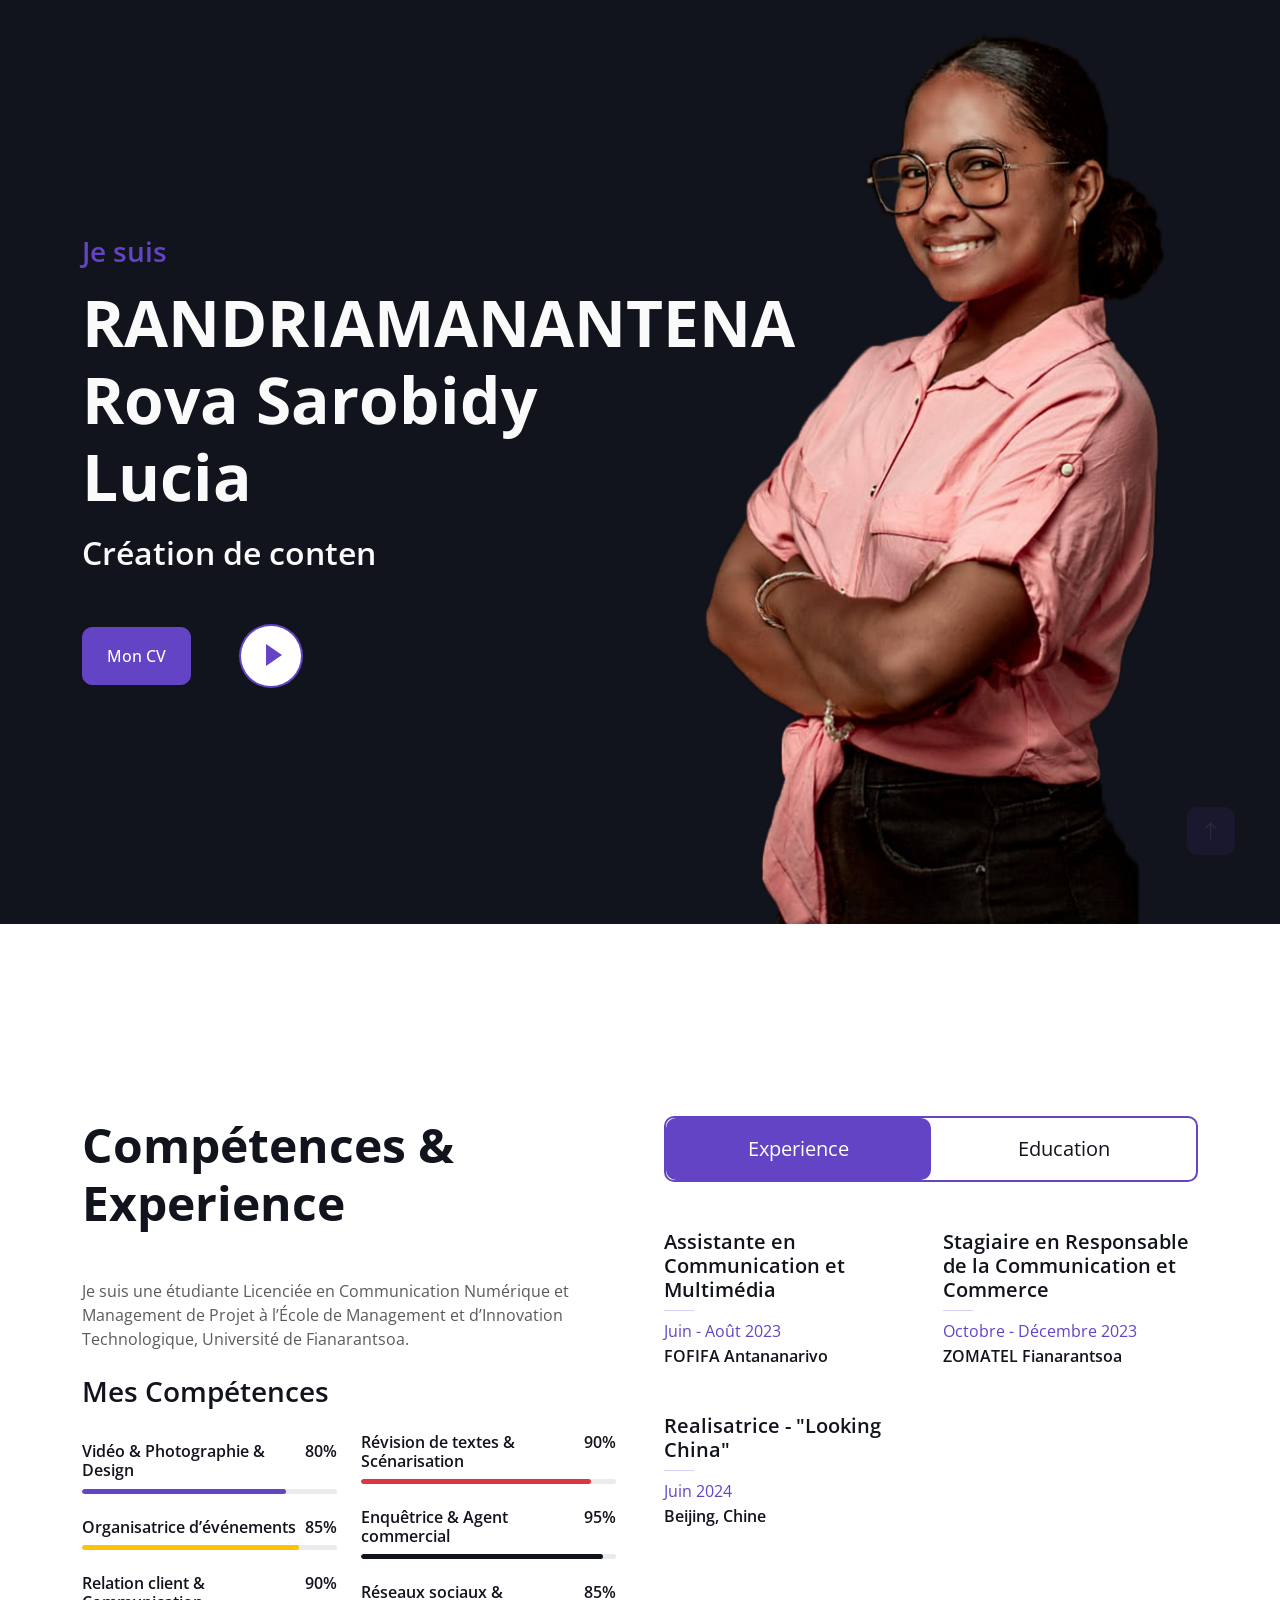
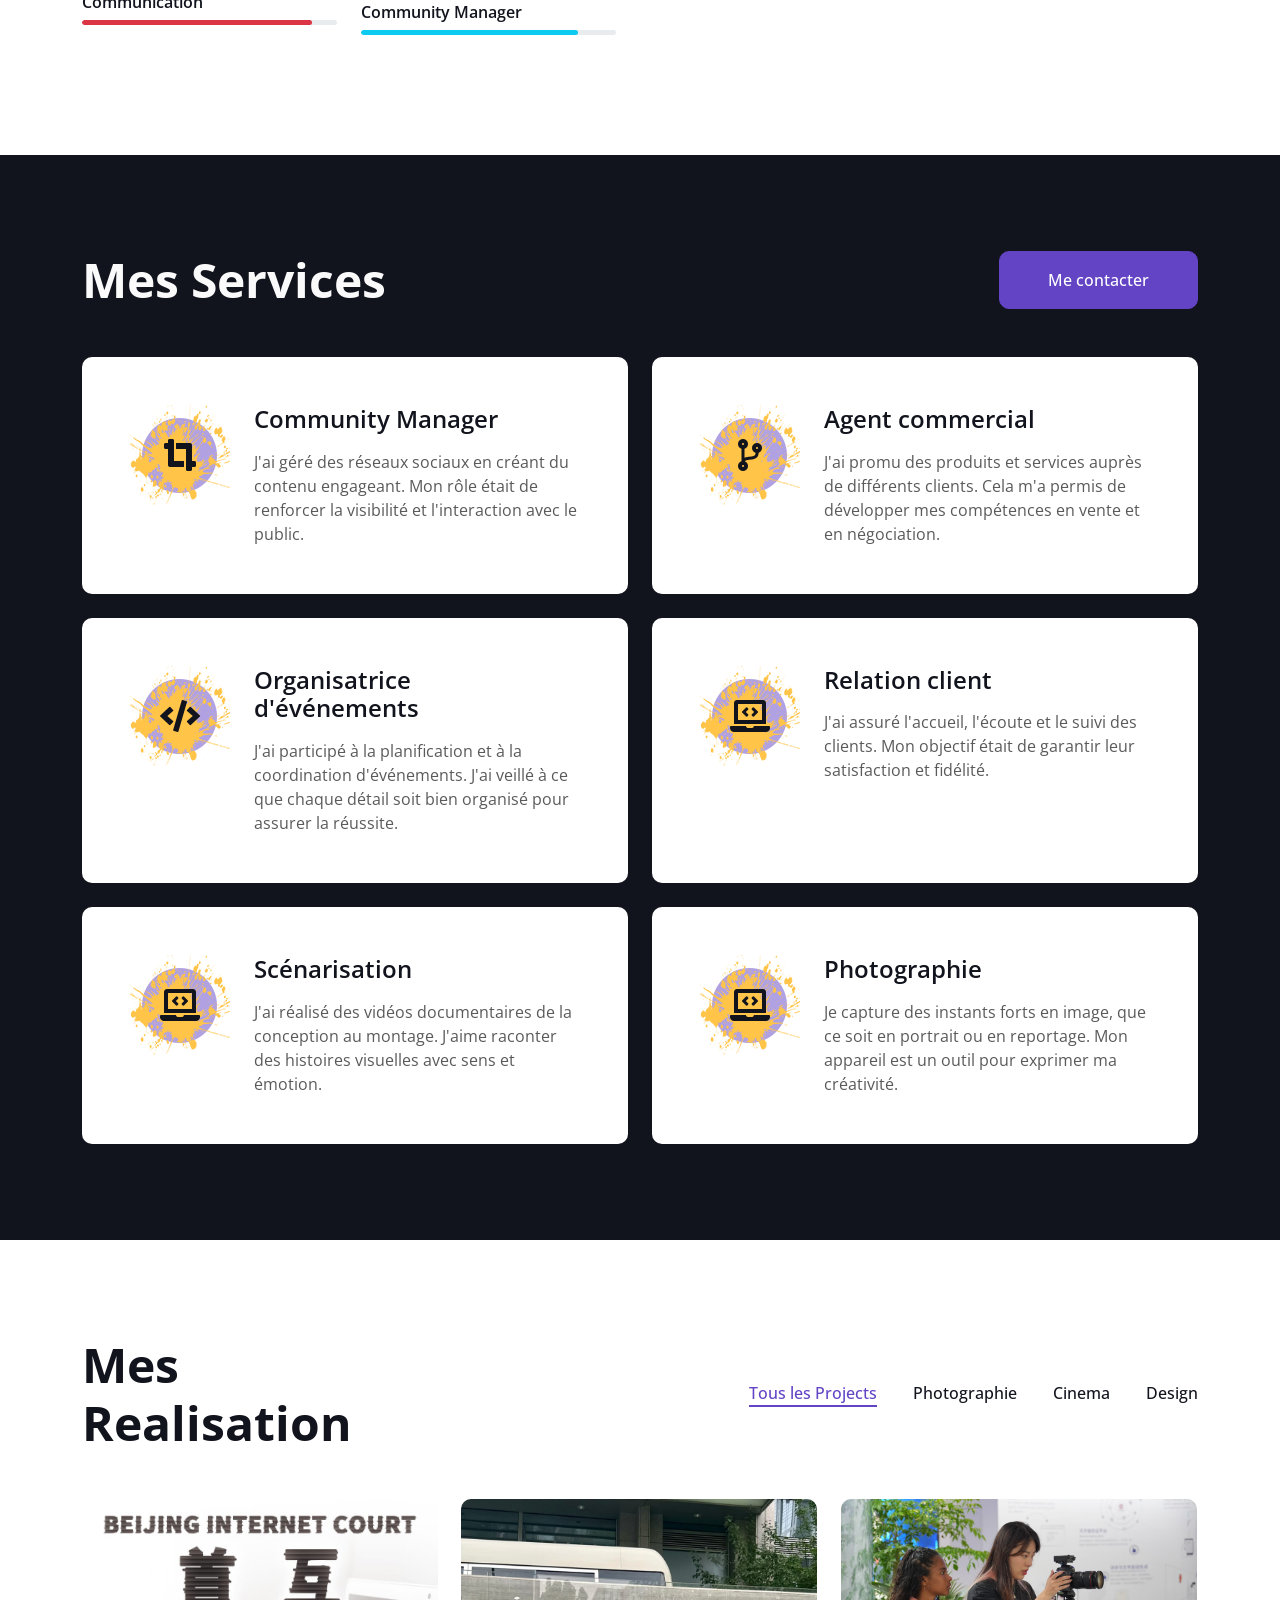
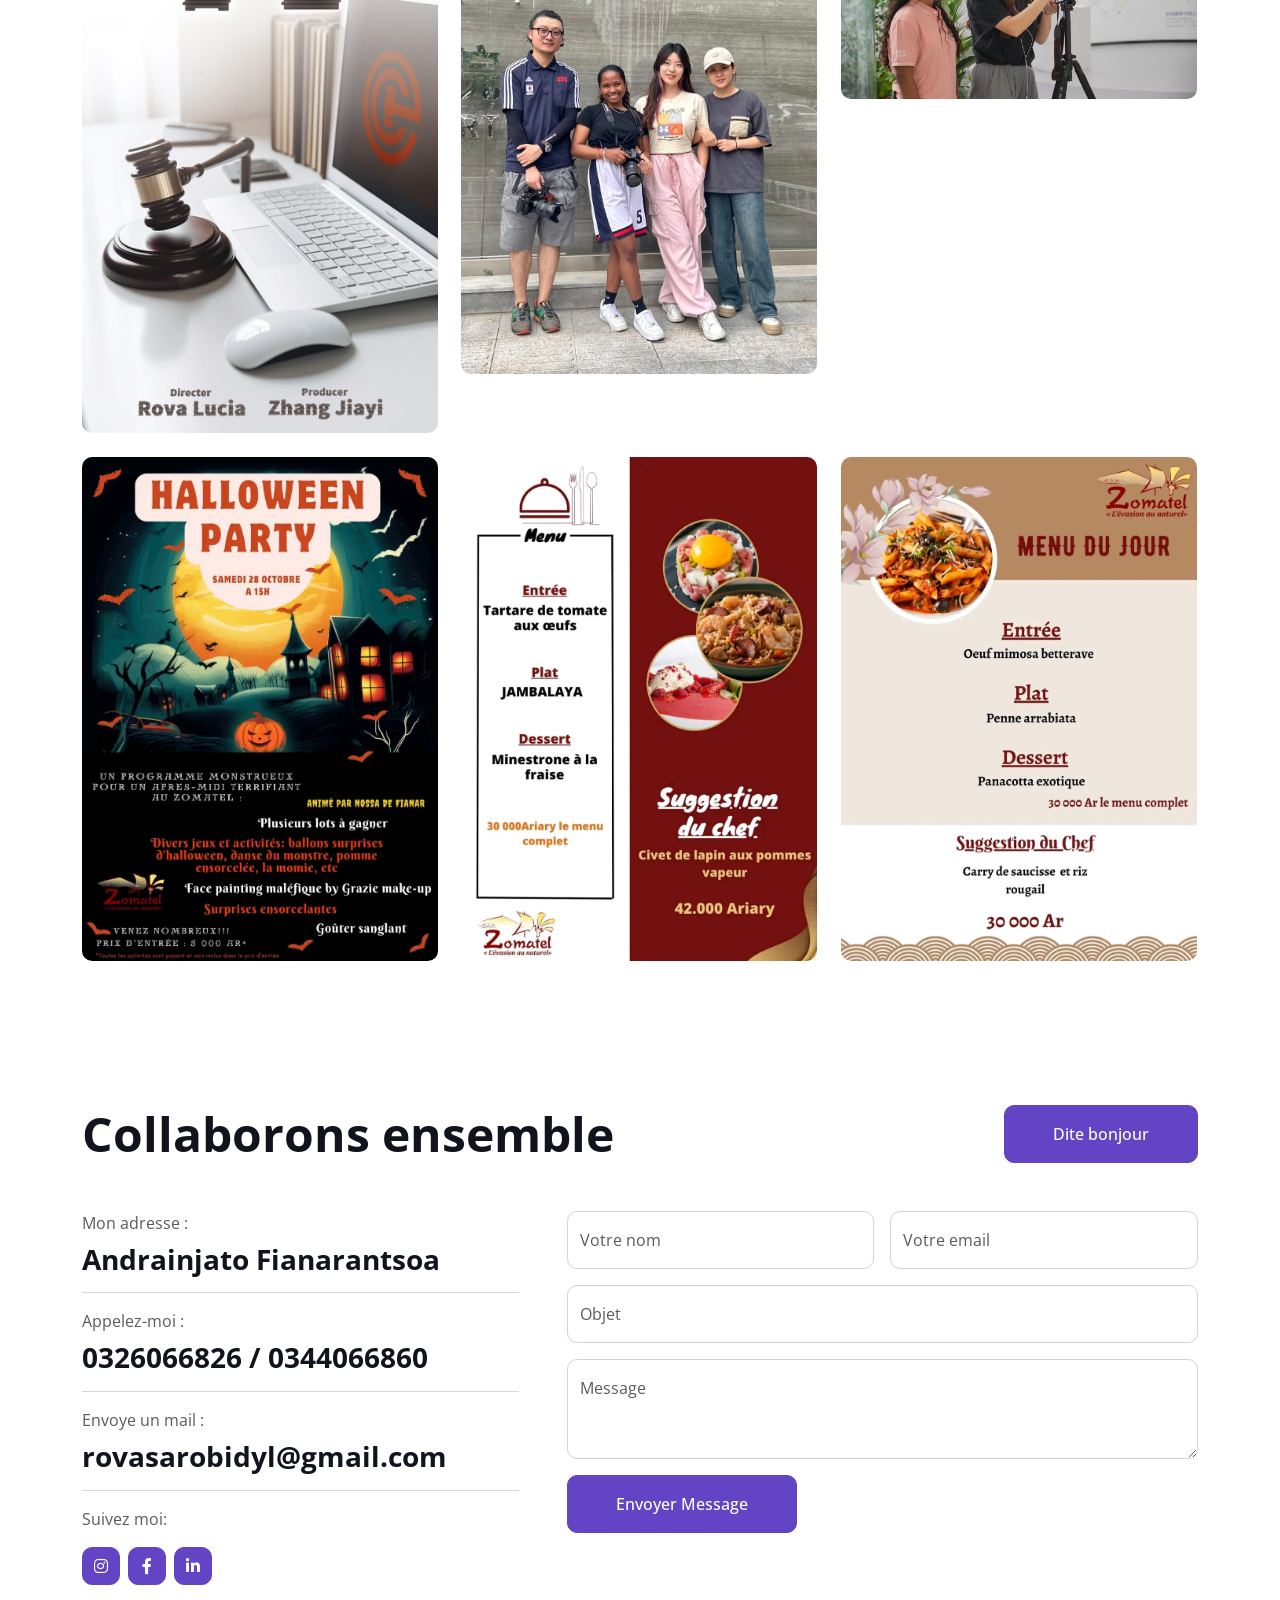
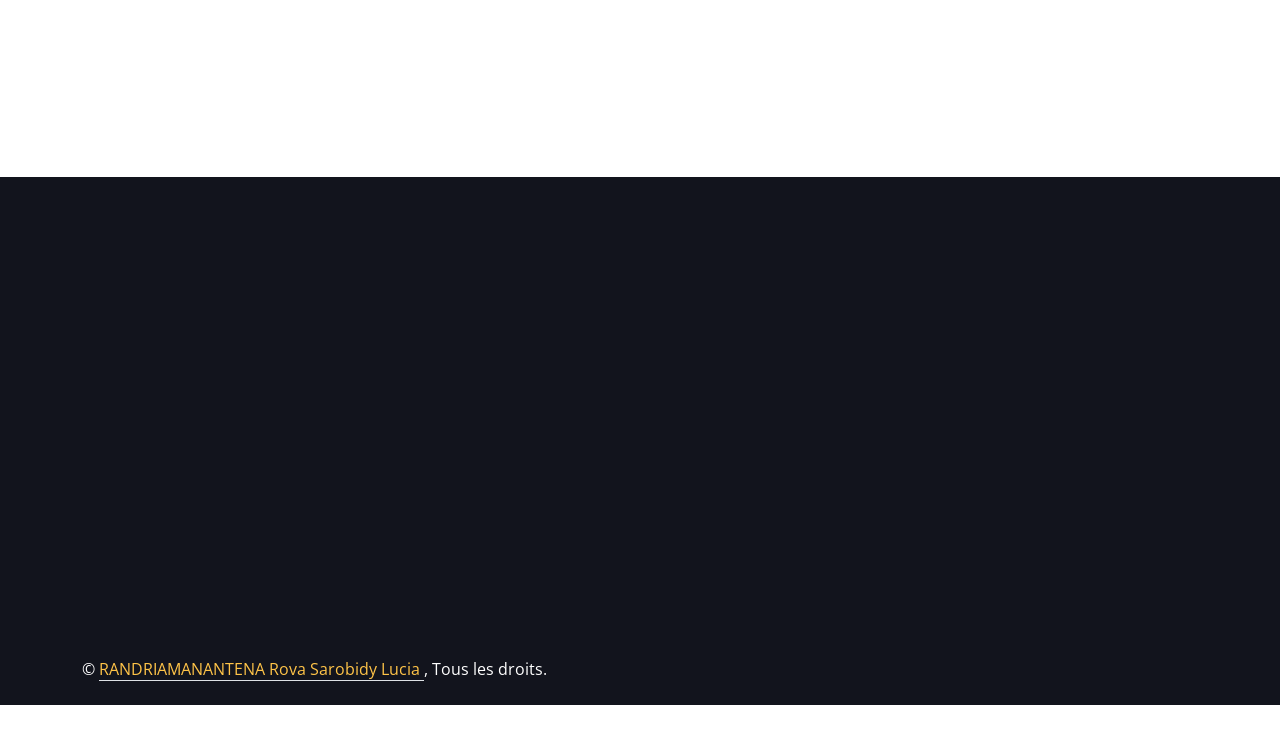
==== index.html @ 61309000 "Update index.html" ====
<!DOCTYPE html>
<html lang="en">

<head>
    <!-- Google Tag Manager -->
<script>(function(w,d,s,l,i){w[l]=w[l]||[];w[l].push({'gtm.start':
new Date().getTime(),event:'gtm.js'});var f=d.getElementsByTagName(s)[0],
j=d.createElement(s),dl=l!='dataLayer'?'&l='+l:'';j.async=true;j.src=
'https://www.googletagmanager.com/gtm.js?id='+i+dl;f.parentNode.insertBefore(j,f);
})(window,document,'script','dataLayer','GTM-WXC7W8Q5');</script>
<!-- End Google Tag Manager -->
    <meta charset="utf-8">
    <title>Rova - Portfolio</title>
    <meta content="width=device-width, initial-scale=1.0" name="viewport">
    <meta content="" name="keywords">
    <meta content="" name="description">

    <!-- Favicon -->
    <link href="img/favicon.ico" rel="icon">

    <!-- Google Web Fonts -->
    <link rel="preconnect" href="https://fonts.googleapis.com">
    <link rel="preconnect" href="https://fonts.gstatic.com" crossorigin>
    <link href="https://fonts.googleapis.com/css2?family=Open+Sans:wght@400;500;600;700;800&display=swap" rel="stylesheet"> 

    <!-- Icon Font Stylesheet -->
    <link href="https://cdnjs.cloudflare.com/ajax/libs/font-awesome/5.10.0/css/all.min.css" rel="stylesheet">
    <link href="https://cdn.jsdelivr.net/npm/bootstrap-icons@1.4.1/font/bootstrap-icons.css" rel="stylesheet">

    <!-- Libraries Stylesheet -->
    <link href="lib/animate/animate.min.css" rel="stylesheet">
    <link href="lib/lightbox/css/lightbox.min.css" rel="stylesheet">
    <link href="lib/owlcarousel/assets/owl.carousel.min.css" rel="stylesheet">

    <!-- Customized Bootstrap Stylesheet -->
    <link href="css/bootstrap.min.css" rel="stylesheet">

    <!-- Template Stylesheet -->
    <link href="css/style.css" rel="stylesheet">
</head>

<!-- Google tag (gtag.js) -->
<script async src="https://www.googletagmanager.com/gtag/js?id=G-5W41QRCXR0"></script>
<script>
  window.dataLayer = window.dataLayer || [];
  function gtag(){dataLayer.push(arguments);}
  gtag('js', new Date());

  gtag('config', 'G-5W41QRCXR0');
</script>

<body data-bs-spy="scroll" data-bs-target=".navbar" data-bs-offset="51">
    <!-- Google Tag Manager (noscript) -->
<noscript><iframe src="https://www.googletagmanager.com/ns.html?id=GTM-WXC7W8Q5"
height="0" width="0" style="display:none;visibility:hidden"></iframe></noscript>
<!-- End Google Tag Manager (noscript) -->
    <!-- Spinner Start -->
    <!-- <div id="spinner" class="show bg-white position-fixed translate-middle w-100 vh-100 top-50 start-50 d-flex align-items-center justify-content-center">
        <div class="spinner-border text-primary" style="width: 3rem; height: 3rem;" role="status">
            <span class="sr-only">Loading...</span>
        </div>
    </div> -->
    <!-- Spinner End -->


    <!-- Navbar Start -->
    <nav class="navbar navbar-expand-lg bg-white navbar-light fixed-top shadow py-lg-0 px-4 px-lg-5 wow fadeIn" data-wow-delay="0.1s">
        <a href="index.html" class="navbar-brand d-block d-lg-none">
            <h1 class="text-primary fw-bold m-0">Rova.</h1>
        </a>
        <button type="button" class="navbar-toggler" data-bs-toggle="collapse" data-bs-target="#navbarCollapse">
            <span class="navbar-toggler-icon"></span>
        </button>
        <div class="collapse navbar-collapse justify-content-between py-4 py-lg-0" id="navbarCollapse">
            <div class="navbar-nav ms-auto py-0">
                <a href="#home" class="nav-item nav-link active">Acceuil</a>
                <!-- <a href="#about" class="nav-item nav-link">A propos</a> -->
                <a href="#skill" class="nav-item nav-link">A propos & Competence</a>
                <a href="#service" class="nav-item nav-link">Services</a>
            </div>
            <!-- <a href="index.html" class="navbar-brand bg-secondary py-3 px-4 mx-3 d-none d-lg-block">
                <h1 class="text-primary fw-bold m-0">ProMan</h1>
            </a> -->
            <div class="navbar-nav me-auto py-0">
                <a href="#project" class="nav-item nav-link">Projets ou Realisation</a>
                <!-- <a href="#team" class="nav-item nav-link">Team</a> -->
                <!-- <a href="#testimonial" class="nav-item nav-link">Testimonial</a> -->
                <a href="#contact" class="nav-item nav-link">Contact</a>
            </div>
        </div>
    </nav>
    <!-- Navbar End -->


    <!-- Header Start -->
    <div 
    class="container-fluid bg-light my-6 mt-0 bg-dark" 
    id="home"
    >
        <div class="container">
            <div class="row g-5 align-items-center">
                <div class="col-lg-6 py-6 pb-0 pt-lg-0">
                    <h3 class="text-primary mb-3">Je suis</h3>
                    <h1 class="display-3 mb-3 text-light">RANDRIAMANANTENA Rova Sarobidy Lucia</h1>
                    <h2 class="typed-text-output d-inline text-light"></h2>
                    <div class="typed-text d-none text-light">Création de contenus visuels, La gestion des réseaux sociaux, L’organisation d’événements</div>
                    <div class="d-flex align-items-center pt-5">
                        <a href="./pdf/CVRova.pdf" class="btn btn-primary py-3 px-4 me-5">Mon CV</a>
                        <button type="button" class="btn-play" data-bs-toggle="modal"
                            data-src="https://www.youtube.com/embed/rV8T7OzDX6o?si=NafHfIvGNhOGdV58" data-bs-target="#videoModal">
                            <span></span>
                        </button>
                        <h5 class="ms-4 mb-0 d-none d-sm-block">Play Video</h5>
                    </div>
                </div>
                <div class="col-lg-6">
                    <img class="img-fluid" src="img/Rova.png" alt="">
                </div>
            </div>
        </div>
    </div>
    <!-- Header End -->


    <!-- Video Modal Start -->
    <div class="modal modal-video fade" id="videoModal" tabindex="-1" aria-labelledby="exampleModalLabel" aria-hidden="true">
        <div class="modal-dialog">
            <div class="modal-content rounded-0">
                <div class="modal-header">
                    <h3 class="modal-title" id="exampleModalLabel">Youtube Video</h3>
                    <button type="button" class="btn-close" data-bs-dismiss="modal" aria-label="Close"></button>
                </div>
                <div class="modal-body">
                    <!-- 16:9 aspect ratio -->
                    <div class="ratio ratio-16x9">
                        <iframe width="560" height="315" src="" id="video"
                        class="embed-responsive-item" 
                        title="YouTube video player" 
                        frameborder="0" 
                        allow="accelerometer; autoplay; clipboard-write; encrypted-media; gyroscope; picture-in-picture; web-share" 
                        referrerpolicy="strict-origin-when-cross-origin"
                        allowscriptaccess="always"
                        allowfullscreen>
                    </iframe>
                    </div>
                </div>
            </div>
        </div>
    </div>
    <!-- Video Modal End -->


    <!-- About Start -->
    <!-- <div class="container-xxl py-6" id="about">
        <div class="container">
            <div class="row g-5">
                <div class="col-lg-6 wow fadeInUp" data-wow-delay="0.1s">
                    <div class="d-flex align-items-center mb-5">
                        <div class="years flex-shrink-0 text-center me-4">
                            <h1 class="display-1 mb-0">15</h1>
                            <h5 class="mb-0">Years</h5>
                        </div>
                        <h3 class="lh-base mb-0">of working experience as a web designer & developer</h3>
                    </div>
                    <p class="mb-4">Stet no et lorem dolor et diam, amet duo ut dolore vero eos. No stet est diam rebum amet diam ipsum. Clita clita labore, dolor duo nonumy clita sit at, sed sit sanctus dolor eos.</p>
                    <p class="mb-3"><i class="far fa-check-circle text-primary me-3"></i>Afordable Prices</p>
                    <p class="mb-3"><i class="far fa-check-circle text-primary me-3"></i>High Quality Product</p>
                    <p class="mb-3"><i class="far fa-check-circle text-primary me-3"></i>On Time Project Delivery</p>
                    <a class="btn btn-primary py-3 px-5 mt-3" href="">Read More</a>
                </div>
                <div class="col-lg-6 wow fadeInUp" data-wow-delay="0.5s">
                    <div class="row g-3 mb-4">
                        <div class="col-sm-6">
                            <img class="img-fluid rounded" src="img/about-1.jpg" alt="">
                        </div>
                        <div class="col-sm-6">
                            <img class="img-fluid rounded" src="img/about-2.jpg" alt="">
                        </div>
                    </div>
                    <div class="d-flex align-items-center mb-3">
                        <h5 class="border-end pe-3 me-3 mb-0">Happy Clients</h5>
                        <h2 class="text-primary fw-bold mb-0" data-toggle="counter-up">1234</h2>
                    </div>
                    <p class="mb-4">Stet no et lorem dolor et diam, amet duo ut dolore vero eos. No stet est diam amet diam ipsum clita labore dolor duo clita.</p>
                    <div class="d-flex align-items-center mb-3">
                        <h5 class="border-end pe-3 me-3 mb-0">Projects Completed</h5>
                        <h2 class="text-primary fw-bold mb-0" data-toggle="counter-up">1234</h2>
                    </div>
                    <p class="mb-0">Stet no et lorem dolor et diam, amet duo ut dolore vero eos. No stet est diam amet diam ipsum clita labore dolor duo clita.</p>
                </div>
            </div>
        </div>
    </div> -->
    <!-- About End -->


    <!-- Expertise Start -->
    <div class="container-xxl py-6 pb-5" id="skill">
        <div class="container">
            <div class="row g-5">
                <div class="col-lg-6 wow fadeInUp" data-wow-delay="0.1s">
                    <h1 class="display-5 mb-5">Compétences & Experience</h1>
                    <p class="mb-4">Je suis une étudiante Licenciée en Communication Numérique et Management de Projet  à l’École de Management et d’Innovation Technologique, Université de Fianarantsoa.</p>
                    <h3 class="mb-4">Mes Compétences</h3>
                    <div class="row align-items-center">
                        <div class="col-md-6">
                            <div class="skill mb-4">
                                <div class="d-flex justify-content-between">
                                    <h6 class="font-weight-bold">Vidéo & Photographie & Design</h6>
                                    <h6 class="font-weight-bold">80%</h6>
                                </div>
                                <div class="progress">
                                    <div class="progress-bar bg-primary" role="progressbar" aria-valuenow="80" aria-valuemin="0" aria-valuemax="100"></div>
                                </div>
                            </div>
                            <div class="skill mb-4">
                                <div class="d-flex justify-content-between">
                                    <h6 class="font-weight-bold">Organisatrice d’événements</h6>
                                    <h6 class="font-weight-bold">85%</h6>
                                </div>
                                <div class="progress">
                                    <div class="progress-bar bg-warning" role="progressbar" aria-valuenow="85" aria-valuemin="0" aria-valuemax="100"></div>
                                </div>
                            </div>
                            <div class="skill mb-4">
                                <div class="d-flex justify-content-between">
                                    <h6 class="font-weight-bold">Relation client & Communication</h6>
                                    <h6 class="font-weight-bold">90%</h6>
                                </div>
                                <div class="progress">
                                    <div class="progress-bar bg-danger" role="progressbar" aria-valuenow="90" aria-valuemin="0" aria-valuemax="100"></div>
                                </div>
                            </div>
                        </div>
                        <div class="col-md-6">
                            <div class="skill mb-4">
                                <div class="d-flex justify-content-between">
                                    <h6 class="font-weight-bold">Révision de textes & Scénarisation</h6>
                                    <h6 class="font-weight-bold">90%</h6>
                                </div>
                                <div class="progress">
                                    <div class="progress-bar bg-danger" role="progressbar" aria-valuenow="90" aria-valuemin="0" aria-valuemax="100"></div>
                                </div>
                            </div>
                            <div class="skill mb-4">
                                <div class="d-flex justify-content-between">
                                    <h6 class="font-weight-bold">Enquêtrice & Agent commercial</h6>
                                    <h6 class="font-weight-bold">95%</h6>
                                </div>
                                <div class="progress">
                                    <div class="progress-bar bg-dark" role="progressbar" aria-valuenow="95" aria-valuemin="0" aria-valuemax="100"></div>
                                </div>
                            </div>
                            <div class="skill mb-4">
                                <div class="d-flex justify-content-between">
                                    <h6 class="font-weight-bold">Réseaux sociaux & Community Manager</h6>
                                    <h6 class="font-weight-bold">85%</h6>
                                </div>
                                <div class="progress">
                                    <div class="progress-bar bg-info" role="progressbar" aria-valuenow="85" aria-valuemin="0" aria-valuemax="100"></div>
                                </div>
                            </div>
                        </div>
                    </div>
                </div>
                <div class="col-lg-6 wow fadeInUp" data-wow-delay="0.5s">
                    <ul class="nav nav-pills rounded border border-2 border-primary mb-5">
                        <li class="nav-item w-50">
                            <button class="nav-link w-100 py-3 fs-5 active" data-bs-toggle="pill" href="#tab-1">Experience</button>
                        </li>
                        <li class="nav-item w-50">
                            <button class="nav-link w-100 py-3 fs-5" data-bs-toggle="pill" href="#tab-2">Education</button>
                        </li>
                    </ul>
                    <div class="tab-content">
                        <div id="tab-1" class="tab-pane fade show p-0 active">
                            <div class="row gy-5 gx-4">
                                <div class="col-sm-6">
                                    <h5>
                                        Assistante en Communication et Multimédia
                                    </h5>
                                    <hr class="text-primary my-2">
                                    <p class="text-primary mb-1">Juin - Août 2023</p>
                                    <h6 class="mb-0">FOFIFA Antananarivo</h6>
                                </div>
                                <div class="col-sm-6">
                                    <h5>
                                        Stagiaire en Responsable de la Communication et Commerce
                                    </h5>
                                    <hr class="text-primary my-2">
                                    <p class="text-primary mb-1">Octobre - Décembre 2023</p>
                                    <h6 class="mb-0">ZOMATEL Fianarantsoa</h6>
                                </div>
                                <div class="col-sm-6">
                                    <h5>
                                        Realisatrice - "Looking China" 
                                    </h5>
                                    <hr class="text-primary my-2">
                                    <p class="text-primary mb-1">
                                        Juin 2024
                                    </p>
                                    <h6 class="mb-0">Beijing, Chine</h6>
                                </div>
                                <!-- <div class="col-sm-6">
                                    <h5>Apps Designer</h5>
                                    <hr class="text-primary my-2">
                                    <p class="text-primary mb-1">2000 - 2045</p>
                                    <h6 class="mb-0">Apex Software Inc</h6>
                                </div> -->
                            </div>
                        </div>
                        <div id="tab-2" class="tab-pane fade show p-0">
                            <div class="row gy-5 gx-4">
                                <div class="bg-white rounded">
                                    <h5>
                                        M1 - Relations Publiques et Multimédia
                                    </h5>
                                    <hr class="text-primary my-2">
                                    <p class="text-primary mb-1">2024 - 2025</p>
                                    <p class="mb-0">
                                        École de Management et d’Innovation Technologique, Université de Fianarantsoa
                                    </p>
                                </div>
                                <div class="bg-white rounded">
                                    <h5>
                                        Licence - Relations Publiques et Multimédia
                                    </h5>
                                    <hr class="text-primary my-2">
                                    <p class="text-primary mb-1">2023 - 2024</p>
                                    <p class="mb-0">
                                        École de Management et d’Innovation Technologique, Université de Fianarantsoa
                                    </p>
                                </div>
                                <!-- <div class="col-sm-6">
                                    <h5>Web Design</h5>
                                    <hr class="text-primary my-2">
                                    <p class="text-primary mb-1">2000 - 2045</p>
                                    <h6 class="mb-0">Cambridge University</h6>
                                </div>
                                <div class="col-sm-6">
                                    <h5>Apps Design</h5>
                                    <hr class="text-primary my-2">
                                    <p class="text-primary mb-1">2000 - 2045</p>
                                    <h6 class="mb-0">Cambridge University</h6>
                                </div> -->
                            </div>
                        </div>
                    </div>
                </div>
            </div>
        </div>
    </div>
    <!-- Expertise End -->


    <!-- Service Start -->
    <div class="container-fluid bg-light my-5 py-6  bg-dark" id="service">
        <div class="container">
            <div class="row g-5 mb-5 wow fadeInUp" data-wow-delay="0.1s">
                <div class="col-lg-6">
                    <h1 class="display-5 mb-0 text-light">Mes Services</h1>
                </div>
                <div class="col-lg-6 text-lg-end">
                    <a class="btn btn-primary py-3 px-5" href="">Me contacter</a>
                </div>
            </div>
            <div class="row g-4">
                <div class="col-lg-6 wow fadeInUp" data-wow-delay="0.1s">
                    <div class="service-item d-flex flex-column flex-sm-row bg-white rounded h-100 p-4 p-lg-5">
                        <div class="bg-icon flex-shrink-0 mb-3">
                            <i class="fa fa-crop-alt fa-2x text-dark"></i>
                        </div>
                        <div class="ms-sm-4">
                            <h4 class="mb-3">
                                Community Manager
                            </h4>
                            <span>
                                J'ai géré des réseaux sociaux en créant du contenu engageant. Mon rôle était de renforcer la visibilité et l'interaction avec le public.
                            </span>
                        </div>
                    </div>
                </div>
                <div class="col-lg-6 wow fadeInUp" data-wow-delay="0.3s">
                    <div class="service-item d-flex flex-column flex-sm-row bg-white rounded h-100 p-4 p-lg-5">
                        <div class="bg-icon flex-shrink-0 mb-3">
                            <i class="fa fa-code-branch fa-2x text-dark"></i>
                        </div>
                        <div class="ms-sm-4">
                            <h4 class="mb-3">
                                Agent commercial
                            </h4>
                            <span>
                                J'ai promu des produits et services auprès de différents clients. Cela m'a permis de développer mes compétences en vente et en négociation.
                            </span>
                        </div>
                    </div>
                </div>
                <div class="col-lg-6 wow fadeInUp" data-wow-delay="0.1s">
                    <div class="service-item d-flex flex-column flex-sm-row bg-white rounded h-100 p-4 p-lg-5">
                        <div class="bg-icon flex-shrink-0 mb-3">
                            <i class="fa fa-code fa-2x text-dark"></i>
                        </div>
                        <div class="ms-sm-4">
                            <h4 class="mb-3">
                                Organisatrice d'événements
                            </h4>
                            <span>
                               J'ai participé à la planification et à la coordination d'événements. J'ai veillé à ce que chaque détail soit bien organisé pour assurer la réussite.
                            </span>
                        </div>
                    </div>
                </div>
                <div class="col-lg-6 wow fadeInUp" data-wow-delay="0.3s">
                    <div class="service-item d-flex flex-column flex-sm-row bg-white rounded h-100 p-4 p-lg-5">
                        <div class="bg-icon flex-shrink-0 mb-3">
                            <i class="fa fa-laptop-code fa-2x text-dark"></i>
                        </div>
                        <div class="ms-sm-4">
                            <h4 class="mb-3">
                                Relation client
                            </h4>
                            <span>
                                J'ai assuré l'accueil, l'écoute et le suivi des clients. Mon objectif était de garantir leur satisfaction et fidélité.
                            </span>
                        </div>
                    </div>
                </div>
                <div class="col-lg-6 wow fadeInUp" data-wow-delay="0.3s">
                    <div class="service-item d-flex flex-column flex-sm-row bg-white rounded h-100 p-4 p-lg-5">
                        <div class="bg-icon flex-shrink-0 mb-3">
                            <i class="fa fa-laptop-code fa-2x text-dark"></i>
                        </div>
                        <div class="ms-sm-4">
                            <h4 class="mb-3">
                                Scénarisation
                            </h4>
                            <span>
                                J'ai réalisé des vidéos documentaires de la conception au montage. J'aime raconter des histoires visuelles avec sens et émotion.
                            </span>
                        </div>
                    </div>
                </div>
                <div class="col-lg-6 wow fadeInUp" data-wow-delay="0.3s">
                    <div class="service-item d-flex flex-column flex-sm-row bg-white rounded h-100 p-4 p-lg-5">
                        <div class="bg-icon flex-shrink-0 mb-3">
                            <i class="fa fa-laptop-code fa-2x text-dark"></i>
                        </div>
                        <div class="ms-sm-4">
                            <h4 class="mb-3">
                                Photographie  
                            </h4>
                            <span>
                                Je capture des instants forts en image, que ce soit en portrait ou en reportage. Mon appareil est un outil pour exprimer ma créativité.
                            </span>
                        </div>
                    </div>
                </div>
            </div>
        </div>
    </div>
    <!-- Service End -->


    <!-- Projects Start -->
    <div class="container-xxl py-6 pt-5" id="project">
        <div class="container">
            <div class="row g-5 mb-5 align-items-center wow fadeInUp" data-wow-delay="0.1s">
                <div class="col-lg-4">
                    <h1 class="display-5 mb-0">Mes Realisation</h1>
                </div>
                <div class="col-lg-8 text-lg-end">
                    <ul class="list-inline mx-n3 mb-0" id="portfolio-flters">
                        <li class="mx-3 active" data-filter="*">Tous les Projects</li>
                        <li class="mx-3" data-filter=".first">Photographie</li>
                        <li class="mx-3" data-filter=".second">Cinema</li>
                        <li class="mx-3" data-filter=".third">Design</li>
                    </ul>
                </div>
            </div>
            <div class="row g-4 portfolio-container wow fadeInUp" data-wow-delay="0.1s">
                <div class="col-lg-4 col-md-6 portfolio-item second">
                    <div class="portfolio-img rounded overflow-hidden">
                        <img class="img-fluid" src="img/rova/1.jpg" alt="">
                        <div class="portfolio-btn">
                            <a class="btn btn-lg-square btn-outline-secondary border-2 mx-1" href="img/rova/1.jpg" data-lightbox="portfolio"><i class="fa fa-eye"></i></a>
                            <a class="btn btn-lg-square btn-outline-secondary border-2 mx-1" href=""><i class="fa fa-link"></i></a>
                        </div>
                    </div>
                </div>
                <div class="col-lg-4 col-md-6 portfolio-item first">
                    <div class="portfolio-img rounded overflow-hidden">
                        <img class="img-fluid" src="img/rova/2.jpg" alt="">
                        <div class="portfolio-btn">
                            <a class="btn btn-lg-square btn-outline-secondary border-2 mx-1" href="img/rova/2.jpg" data-lightbox="portfolio"><i class="fa fa-eye"></i></a>
                            <a class="btn btn-lg-square btn-outline-secondary border-2 mx-1" href=""><i class="fa fa-link"></i></a>
                        </div>
                    </div>
                </div>
                <div class="col-lg-4 col-md-6 portfolio-item second">
                    <div class="portfolio-img rounded overflow-hidden">
                        <img class="img-fluid" src="img/rova/3.jpg" alt="">
                        <div class="portfolio-btn">
                            <a class="btn btn-lg-square btn-outline-secondary border-2 mx-1" href="img/rova/3.jpg" data-lightbox="portfolio"><i class="fa fa-eye"></i></a>
                            <a class="btn btn-lg-square btn-outline-secondary border-2 mx-1" href=""><i class="fa fa-link"></i></a>
                        </div>
                    </div>
                </div>
                <div class="col-lg-4 col-md-6 portfolio-item third">
                    <div class="portfolio-img rounded overflow-hidden">
                        <img class="img-fluid" src="img/rova/4.jpg" alt="">
                        <div class="portfolio-btn">
                            <a class="btn btn-lg-square btn-outline-secondary border-2 mx-1" href="img/rova/4.jpg" data-lightbox="portfolio"><i class="fa fa-eye"></i></a>
                            <a class="btn btn-lg-square btn-outline-secondary border-2 mx-1" href=""><i class="fa fa-link"></i></a>
                        </div>
                    </div>
                </div>
                <div class="col-lg-4 col-md-6 portfolio-item third">
                    <div class="portfolio-img rounded overflow-hidden">
                        <img class="img-fluid" src="img/rova/5.jpg" alt="">
                        <div class="portfolio-btn">
                            <a class="btn btn-lg-square btn-outline-secondary border-2 mx-1" href="img/rova/5.jpg" data-lightbox="portfolio"><i class="fa fa-eye"></i></a>
                            <a class="btn btn-lg-square btn-outline-secondary border-2 mx-1" href=""><i class="fa fa-link"></i></a>
                        </div>
                    </div>
                </div>
                <div class="col-lg-4 col-md-6 portfolio-item third">
                    <div class="portfolio-img rounded overflow-hidden">
                        <img class="img-fluid" src="img/rova/6.jpg" alt="">
                        <div class="portfolio-btn">
                            <a class="btn btn-lg-square btn-outline-secondary border-2 mx-1" href="img/rova/6.jpg" data-lightbox="portfolio"><i class="fa fa-eye"></i></a>
                            <a class="btn btn-lg-square btn-outline-secondary border-2 mx-1" href=""><i class="fa fa-link"></i></a>
                        </div>
                    </div>
                </div>
            </div>
        </div>
    </div>
    <!-- Projects End -->


    <!-- Team Start -->
    <!-- <div class="container-xxl py-6 pb-5" id="team">
        <div class="container">
            <div class="row g-5 mb-5 wow fadeInUp" data-wow-delay="0.1s">
                <div class="col-lg-6">
                    <h1 class="display-5 mb-0">Team Members</h1>
                </div>
                <div class="col-lg-6 text-lg-end">
                    <a class="btn btn-primary py-3 px-5" href="">Contact Us</a>
                </div>
            </div>
            <div class="row g-4">
                <div class="col-lg-4 col-md-6 wow fadeInUp" data-wow-delay="0.1s">
                    <div class="team-item position-relative">
                        <img class="img-fluid rounded" src="img/team-1.jpg" alt="">
                        <div class="team-text bg-white rounded-end p-4">
                            <div>
                                <h5>Full Name</h5>
                                <span>Designer</span>
                            </div>
                            <i class="fa fa-arrow-right fa-2x text-primary"></i>
                        </div>
                    </div>
                </div>
                <div class="col-lg-4 col-md-6 wow fadeInUp" data-wow-delay="0.3s">
                    <div class="team-item position-relative">
                        <img class="img-fluid rounded" src="img/team-2.jpg" alt="">
                        <div class="team-text bg-white rounded-end p-4">
                            <div>
                                <h5>Full Name</h5>
                                <span>Designer</span>
                            </div>
                            <i class="fa fa-arrow-right fa-2x text-primary"></i>
                        </div>
                    </div>
                </div>
                <div class="col-lg-4 col-md-6 wow fadeInUp" data-wow-delay="0.5s">
                    <div class="team-item position-relative">
                        <img class="img-fluid rounded" src="img/team-3.jpg" alt="">
                        <div class="team-text bg-white rounded-end p-4">
                            <div>
                                <h5>Full Name</h5>
                                <span>Designer</span>
                            </div>
                            <i class="fa fa-arrow-right fa-2x text-primary"></i>
                        </div>
                    </div>
                </div>
            </div>
        </div>
    </div> -->
    <!-- Team End -->


    <!-- Testimonial Start -->
    <!-- <div class="container-fluid bg-light py-5 my-5" id="testimonial">
        <div class="container-fluid py-5">
            <h1 class="display-5 text-center mb-5 wow fadeInUp" data-wow-delay="0.1s">Testimonial</h1>
            <div class="row justify-content-center">
                <div class="col-lg-3 d-none d-lg-block">
                    <div class="testimonial-left h-100">
                        <img class="img-fluid wow fadeIn" data-wow-delay="0.1s" src="img/testimonial-1.jpg" alt="">
                        <img class="img-fluid wow fadeIn" data-wow-delay="0.3s" src="img/testimonial-2.jpg" alt="">
                        <img class="img-fluid wow fadeIn" data-wow-delay="0.5s" src="img/testimonial-3.jpg" alt="">
                    </div>
                </div>
                <div class="col-lg-6 wow fadeInUp" data-wow-delay="0.5s">
                    <div class="owl-carousel testimonial-carousel">
                        <div class="testimonial-item text-center">
                            <div class="position-relative mb-5">
                                <img class="img-fluid rounded-circle border border-secondary p-2 mx-auto" src="img/testimonial-1.jpg" alt="">
                                <div class="testimonial-icon">
                                    <i class="fa fa-quote-left text-primary"></i>
                                </div>
                            </div>
                            <p class="fs-5 fst-italic">Dolores sed duo clita tempor justo dolor et stet lorem kasd labore dolore lorem ipsum. At lorem lorem magna ut et, nonumy et labore et tempor diam tempor erat.</p>
                            <hr class="w-25 mx-auto">
                            <h5>Client Name</h5>
                            <span>Profession</span>
                        </div>
                        <div class="testimonial-item text-center">
                            <div class="position-relative mb-5">
                                <img class="img-fluid rounded-circle border border-secondary p-2 mx-auto" src="img/testimonial-2.jpg" alt="">
                                <div class="testimonial-icon">
                                    <i class="fa fa-quote-left text-primary"></i>
                                </div>
                            </div>
                            <p class="fs-5 fst-italic">Dolores sed duo clita tempor justo dolor et stet lorem kasd labore dolore lorem ipsum. At lorem lorem magna ut et, nonumy et labore et tempor diam tempor erat.</p>
                            <hr class="w-25 mx-auto">
                            <h5>Client Name</h5>
                            <span>Profession</span>
                        </div>
                        <div class="testimonial-item text-center">
                            <div class="position-relative mb-5">
                                <img class="img-fluid rounded-circle border border-secondary p-2 mx-auto" src="img/testimonial-3.jpg" alt="">
                                <div class="testimonial-icon">
                                    <i class="fa fa-quote-left text-primary"></i>
                                </div>
                            </div>
                            <p class="fs-5 fst-italic">Dolores sed duo clita tempor justo dolor et stet lorem kasd labore dolore lorem ipsum. At lorem lorem magna ut et, nonumy et labore et tempor diam tempor erat.</p>
                            <hr class="w-25 mx-auto">
                            <h5>Client Name</h5>
                            <span>Profession</span>
                        </div>
                    </div>
                </div>
                <div class="col-lg-3 d-none d-lg-block">
                    <div class="testimonial-right h-100">
                        <img class="img-fluid wow fadeIn" data-wow-delay="0.1s" src="img/testimonial-1.jpg" alt="">
                        <img class="img-fluid wow fadeIn" data-wow-delay="0.3s" src="img/testimonial-2.jpg" alt="">
                        <img class="img-fluid wow fadeIn" data-wow-delay="0.5s" src="img/testimonial-3.jpg" alt="">
                    </div>
                </div>
            </div>
        </div>
    </div> -->
    <!-- Testimonial End -->


    <!-- Contact Start -->
    <div class="container-xxl pb-5" id="contact">
        <div class="container py-5">
            <div class="row g-5 mb-5 wow fadeInUp" data-wow-delay="0.1s">
                <div class="col-lg-6">
                    <h1 class="display-5 mb-0">Collaborons ensemble</h1>
                </div>
                <div class="col-lg-6 text-lg-end">
                    <a class="btn btn-primary py-3 px-5" href="">Dite bonjour</a>
                </div>
            </div>
            <div class="row g-5">
                <div class="col-lg-5 col-md-6 wow fadeInUp" data-wow-delay="0.1s">
                    <p class="mb-2">Mon adresse :</p>
                    <h3 class="fw-bold">Andrainjato Fianarantsoa</h3>
                    <hr class="w-100">
                    <p class="mb-2">Appelez-moi :</p>
                    <h3 class="fw-bold">0326066826 / 0344066860</h3>
                    <hr class="w-100">
                    <p class="mb-2">Envoye un mail :</p>
                    <h3 class="fw-bold">rovasarobidyl@gmail.com</h3>
                    <hr class="w-100">
                    <p class="mb-2">Suivez moi:</p>
                    <div class="d-flex pt-2">
                        <a class="btn btn-square btn-primary me-2" href="https://www.instagram.com/rovalucia4?igsh=MTIyeml2YWFydmdk"><i class="fab fa-instagram"></i></a>
                        <a class="btn btn-square btn-primary me-2" href="https://www.facebook.com/rovachrisnazogbi.randriamanantena"><i class="fab fa-facebook-f"></i></a>
                        <!-- <a class="btn btn-square btn-primary me-2" href=""><i class="fab fa-youtube"></i></a> -->
                        <a class="btn btn-square btn-primary me-2" href="https://www.linkedin.com/in/rova-sarobidy-lucia-randriamanantena-724481268"><i class="fab fa-linkedin-in"></i></a>
                    </div>
                </div>
                <div class="col-lg-7 col-md-6 wow fadeInUp" data-wow-delay="0.5s">
                    <!-- <p class="mb-4">The contact form is currently inactive. Get a functional and working contact form with Ajax & PHP in a few minutes. Just copy and paste the files, add a little code and you're done. <a href="https://htmlcodex.com/contact-form">Download Now</a>.</p> -->
                    <form>
                        <div class="row g-3">
                            <div class="col-md-6">
                                <div class="form-floating">
                                    <input type="text" class="form-control" id="name" placeholder="Your Name">
                                    <label for="name">Votre nom</label>
                                </div>
                            </div>
                            <div class="col-md-6">
                                <div class="form-floating">
                                    <input type="email" class="form-control" id="email" placeholder="Your Email">
                                    <label for="email">Votre email</label>
                                </div>
                            </div>
                            <div class="col-12">
                                <div class="form-floating">
                                    <input type="text" class="form-control" id="subject" placeholder="Subject">
                                    <label for="subject">Objet</label>
                                </div>
                            </div>
                            <div class="col-12">
                                <div class="form-floating">
                                    <textarea class="form-control" placeholder="Leave a message here" id="message" style="height: 100px"></textarea>
                                    <label for="message">Message</label>
                                </div>
                            </div>
                            <div class="col-12">
                                <button class="btn btn-primary py-3 px-5" type="submit">Envoyer Message</button>
                            </div>
                        </div>
                    </form>
                </div>
            </div>
        </div>
    </div>
    <!-- Contact End -->


    <!-- Map Start -->
    <div class="container-xxl pt-5 px-0 wow fadeInUp" data-wow-delay="0.1s">
        <div class="container-xxl pt-5 px-0">
            <div class="bg-dark">
                <iframe src="https://www.google.com/maps/embed?pb=!1m18!1m12!1m3!1d232.07228781722748!2d47.108520008354255!3d-21.462371019617866!2m3!1f0!2f0!3f0!3m2!1i1024!2i768!4f13.1!3m3!1m2!1s0x21e7bf0a96c7bf73%3A0xd1c6a9790237d789!2sAndrainjato%20Fianarantsoa!5e0!3m2!1sfr!2smg!4v1744031276965!5m2!1sfr!2smg" width="100%" height="450px" style="border:0;" allowfullscreen="" loading="lazy" style="width: 100%; height: 450px; border:0;" allowfullscreen="" aria-hidden="false"
                tabindex="0" referrerpolicy="no-referrer-when-downgrade"></iframe>
            </div>
        </div>
    </div>
    <!-- Map End -->


    <!-- Copyright Start -->
    <div class="container-fluid bg-dark text-white py-4">
            <div class="container">
                <div class="row">
                    <div class="col-md-6 text-center text-md-start mb-3 mb-md-0">
                        &copy; <a class="border-bottom text-secondary" href="#">
                            RANDRIAMANANTENA Rova Sarobidy Lucia
                        </a>, Tous les droits.
                    </div>
                    <div class="col-md-6 text-center text-md-end">
                        <!--/*** This template is free as long as you keep the footer author’s credit link/attribution link/backlink. If you'd like to use the template without the footer author’s credit link/attribution link/backlink, you can purchase the Credit Removal License from "https://htmlcodex.com/credit-removal". Thank you for your support. ***/-->
                        <!-- Designed By <a class="border-bottom text-secondary" href="https://htmlcodex.com">HTML Codex</a>
                        <br>Distributed By: <a class="border-bottom" href="https://themewagon.com" target="_blank">ThemeWagon</a> -->
                    </div>
                </div>
            </div>
        </div>
    </div>
    <!-- Copyright End -->


    <!-- Back to Top -->
    <a href="#" class="btn btn-lg btn-primary btn-lg-square back-to-top"><i class="bi bi-arrow-up"></i></a>


    <!-- JavaScript Libraries -->
    <script src="https://code.jquery.com/jquery-3.4.1.min.js"></script>
    <script src="https://cdn.jsdelivr.net/npm/bootstrap@5.0.0/dist/js/bootstrap.bundle.min.js"></script>
    <script src="lib/wow/wow.min.js"></script>
    <script src="lib/easing/easing.min.js"></script>
    <script src="lib/waypoints/waypoints.min.js"></script>
    <script src="lib/typed/typed.min.js"></script>
    <script src="lib/counterup/counterup.min.js"></script>
    <script src="lib/owlcarousel/owl.carousel.min.js"></script>
    <script src="lib/isotope/isotope.pkgd.min.js"></script>
    <script src="lib/lightbox/js/lightbox.min.js"></script>

    <!-- Template Javascript -->
    <script src="js/main.js"></script>
</body>

</html>
---- css/style.css ----
/********** Template CSS **********/
:root {
  --primary: #6244c5;
  --secondary: #ffc448;
  --light: #fafafb;
  --dark: #12141d;
}

.back-to-top {
  position: fixed;
  display: none;
  right: 45px;
  bottom: 45px;
  z-index: 99;
}

.my-6 {
  margin-top: 6rem;
  margin-bottom: 6rem;
}

.py-6 {
  padding-top: 6rem;
  padding-bottom: 6rem;
}

/*** Spinner ***/
#spinner {
  opacity: 0;
  visibility: hidden;
  transition: opacity 0.5s ease-out, visibility 0s linear 0.5s;
  z-index: 99999;
}

#spinner.show {
  transition: opacity 0.5s ease-out, visibility 0s linear 0s;
  visibility: visible;
  opacity: 1;
}

/*** Button ***/
.btn {
  font-weight: 500;
  transition: 0.5s;
}

.btn.btn-primary,
.btn.btn-secondary {
  color: #ffffff;
}

.btn-square {
  width: 38px;
  height: 38px;
}

.btn-sm-square {
  width: 32px;
  height: 32px;
}

.btn-lg-square {
  width: 48px;
  height: 48px;
}

.btn-square,
.btn-sm-square,
.btn-lg-square {
  padding: 0;
  display: flex;
  align-items: center;
  justify-content: center;
  font-weight: normal;
}

/*** Navbar ***/
.navbar.fixed-top {
  display: none;
  transition: 0.5s;
}

.navbar .navbar-nav .nav-link {
  padding: 20px 15px;
  color: var(--dark);
  font-size: 18px;
  font-weight: 600;
  outline: none;
}

.navbar .navbar-nav .nav-link:hover,
.navbar .navbar-nav .nav-link.active {
  color: var(--primary);
}

@media (max-width: 991.98px) {
  .navbar .navbar-nav .nav-link {
    padding: 10px 0;
  }
}

/*** Header ***/
#home {
  /* margin-bottom: 6rem; */
  background-color: #292929;
  /* background: url() left top no-repeat; */
}

.typed-cursor {
  font-size: 30px;
  color: var(--dark);
}

.btn-play {
  position: relative;
  display: block;
  box-sizing: content-box;
  width: 16px;
  height: 26px;
  border-radius: 100%;
  border: none;
  outline: none !important;
  padding: 18px 20px 20px 28px;
  background: var(--primary);
}

.btn-play:before {
  content: "";
  position: absolute;
  z-index: 0;
  left: 50%;
  top: 50%;
  transform: translateX(-50%) translateY(-50%);
  display: block;
  width: 60px;
  height: 60px;
  background: var(--primary);
  border-radius: 100%;
  animation: pulse-border 1500ms ease-out infinite;
}

.btn-play:after {
  content: "";
  position: absolute;
  z-index: 1;
  left: 50%;
  top: 50%;
  transform: translateX(-50%) translateY(-50%);
  display: block;
  width: 60px;
  height: 60px;
  background: #ffffff;
  border-radius: 100%;
  transition: all 200ms;
}

.btn-play span {
  display: block;
  position: relative;
  z-index: 3;
  width: 0;
  height: 0;
  left: -1px;
  border-left: 16px solid var(--primary);
  border-top: 11px solid transparent;
  border-bottom: 11px solid transparent;
}

@keyframes pulse-border {
  0% {
    transform: translateX(-50%) translateY(-50%) translateZ(0) scale(1);
    opacity: 1;
  }

  100% {
    transform: translateX(-50%) translateY(-50%) translateZ(0) scale(2);
    opacity: 0;
  }
}

.modal-video .modal-dialog {
  position: relative;
  max-width: 800px;
  margin: 60px auto 0 auto;
}

.modal-video .modal-body {
  position: relative;
  padding: 0px;
}

.modal-video .close {
  position: absolute;
  width: 30px;
  height: 30px;
  right: 0px;
  top: -30px;
  z-index: 999;
  font-size: 30px;
  font-weight: normal;
  color: #ffffff;
  background: #000000;
  opacity: 1;
}

/*** About ***/
#about .years .display-1 {
  font-size: 10rem;
  line-height: 9rem;
}

#about .years h5 {
  letter-spacing: 30px;
  margin-right: -30px;
}

/*** Skills ***/
#skill .progress {
  height: 5px;
  border-radius: 5px;
}

#skill .progress .progress-bar {
  width: 0px;
  border-radius: 5px;
  transition: 3s;
}

#skill .nav-pills .nav-link {
  color: var(--dark);
}

#skill .nav-pills .nav-link.active {
  color: #ffffff;
}

#skill .tab-content hr {
  width: 30px;
}

/*** Service ***/
.service-item .bg-icon {
  width: 100px;
  height: 100px;
  display: flex;
  align-items: center;
  justify-content: center;
  background: url(../img/bg-icon.png) center center no-repeat;
  background-size: cover;
}

/*** Project Portfolio ***/
#portfolio-flters li {
  display: inline-block;
  font-weight: 500;
  color: var(--dark);
  cursor: pointer;
  transition: 0.5s;
  border-bottom: 2px solid transparent;
}

#portfolio-flters li:hover,
#portfolio-flters li.active {
  color: var(--primary);
  border-color: var(--primary);
}

.portfolio-img {
  position: relative;
}

.portfolio-btn {
  position: absolute;
  width: 100%;
  height: 100%;
  top: 0;
  left: 0;
  background: rgba(98, 68, 197, 0.9);
  display: flex;
  align-items: flex-end;
  justify-content: flex-start;
  padding: 30px;
  padding-bottom: 100px !important;
  opacity: 0;
  transition: 0.5s;
}

.portfolio-item:hover .portfolio-btn {
  opacity: 1;
  padding-bottom: 30px !important;
}

/*** Team ***/
.team-item img {
  transition: 0.5s;
}

.team-item:hover img {
  opacity: 0.7;
}

.team-item .team-text {
  position: absolute;
  left: 0;
  right: 60px;
  bottom: 30px;
  display: flex;
  align-items: center;
  justify-content: space-between;
  opacity: 0;
  transition: 0.5s;
}

.team-item:hover .team-text {
  right: 30px;
  opacity: 1;
}

.team-item .team-text div {
  transition: 0.5s;
}

.team-item:hover .team-text div {
  margin-left: 30px;
}

/*** Testimonial ***/
.testimonial-left,
.testimonial-right {
  position: relative;
}

.testimonial-left img,
.testimonial-right img {
  position: absolute;
  padding: 5px;
  border: 1px solid var(--secondary);
  border-radius: 70px;
}

.testimonial-left img:nth-child(1),
.testimonial-right img:nth-child(3) {
  width: 70px;
  height: 70px;
  top: 10%;
  left: 50%;
  transform: translateX(-50%);
}

.testimonial-left img:nth-child(2),
.testimonial-right img:nth-child(2) {
  width: 60px;
  height: 60px;
  top: 50%;
  left: 10%;
  transform: translateY(-50%);
}

.testimonial-left img:nth-child(3),
.testimonial-right img:nth-child(1) {
  width: 50px;
  height: 50px;
  bottom: 10%;
  right: 10%;
}

.testimonial-carousel .owl-item img {
  width: 120px;
  height: 120px;
}

.testimonial-carousel .testimonial-icon {
  position: absolute;
  width: 40px;
  height: 40px;
  left: 50%;
  bottom: -15px;
  transform: translateX(-50%);
  display: flex;
  align-items: center;
  justify-content: center;
  background: #ffffff;
  border: 1px solid var(--secondary);
  border-radius: 60px;
}

.testimonial-carousel .owl-dots {
  height: 40px;
  margin-top: 25px;
  display: flex;
  align-items: center;
  justify-content: center;
}

.testimonial-carousel .owl-dot {
  position: relative;
  display: inline-block;
  margin: 0 5px;
  width: 30px;
  height: 30px;
  background: #ffffff;
  border: 2px solid var(--secondary);
  border-radius: 30px;
  transition: 0.5s;
}

.testimonial-carousel .owl-dot::after {
  position: absolute;
  content: "";
  width: 16px;
  height: 16px;
  top: 5px;
  left: 5px;
  border-radius: 16px;
  background: var(--secondary);
  transition: 0.5s;
}

.testimonial-carousel .owl-dot.active::after {
  background: var(--primary);
}
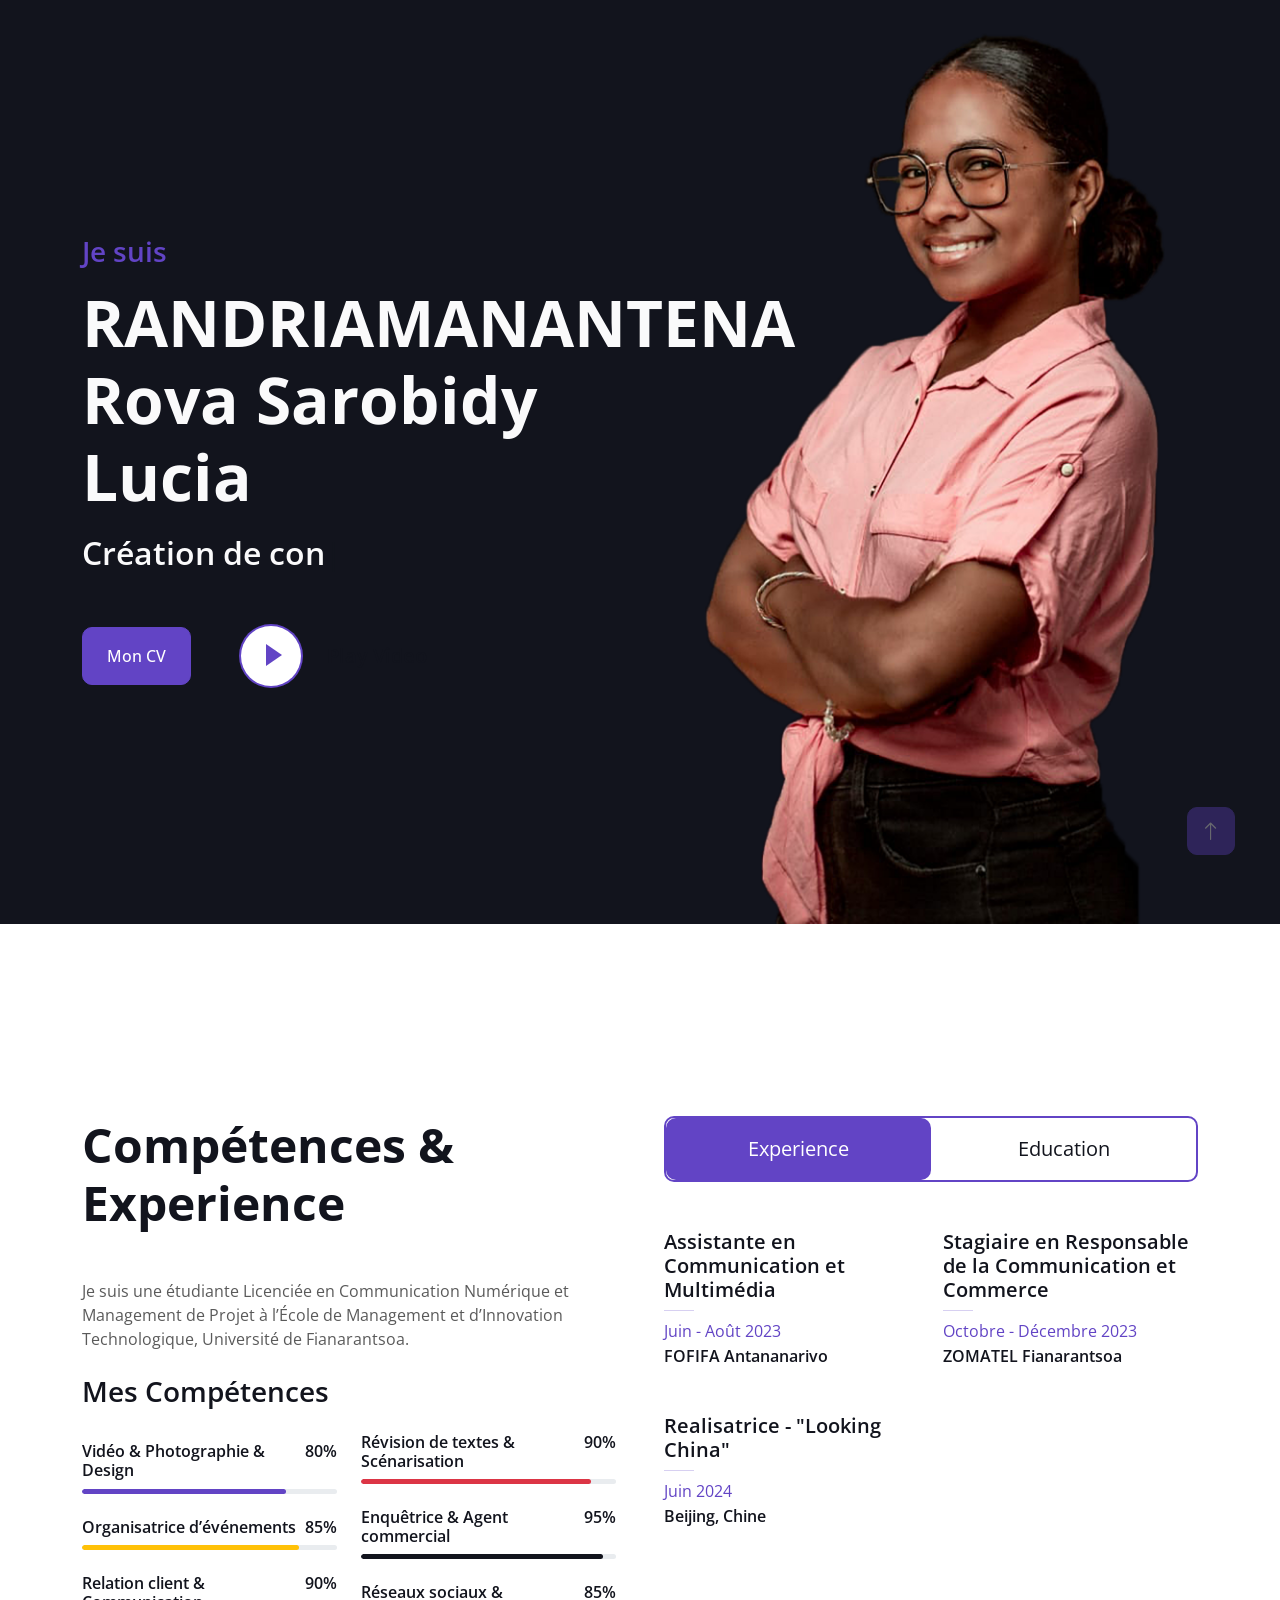
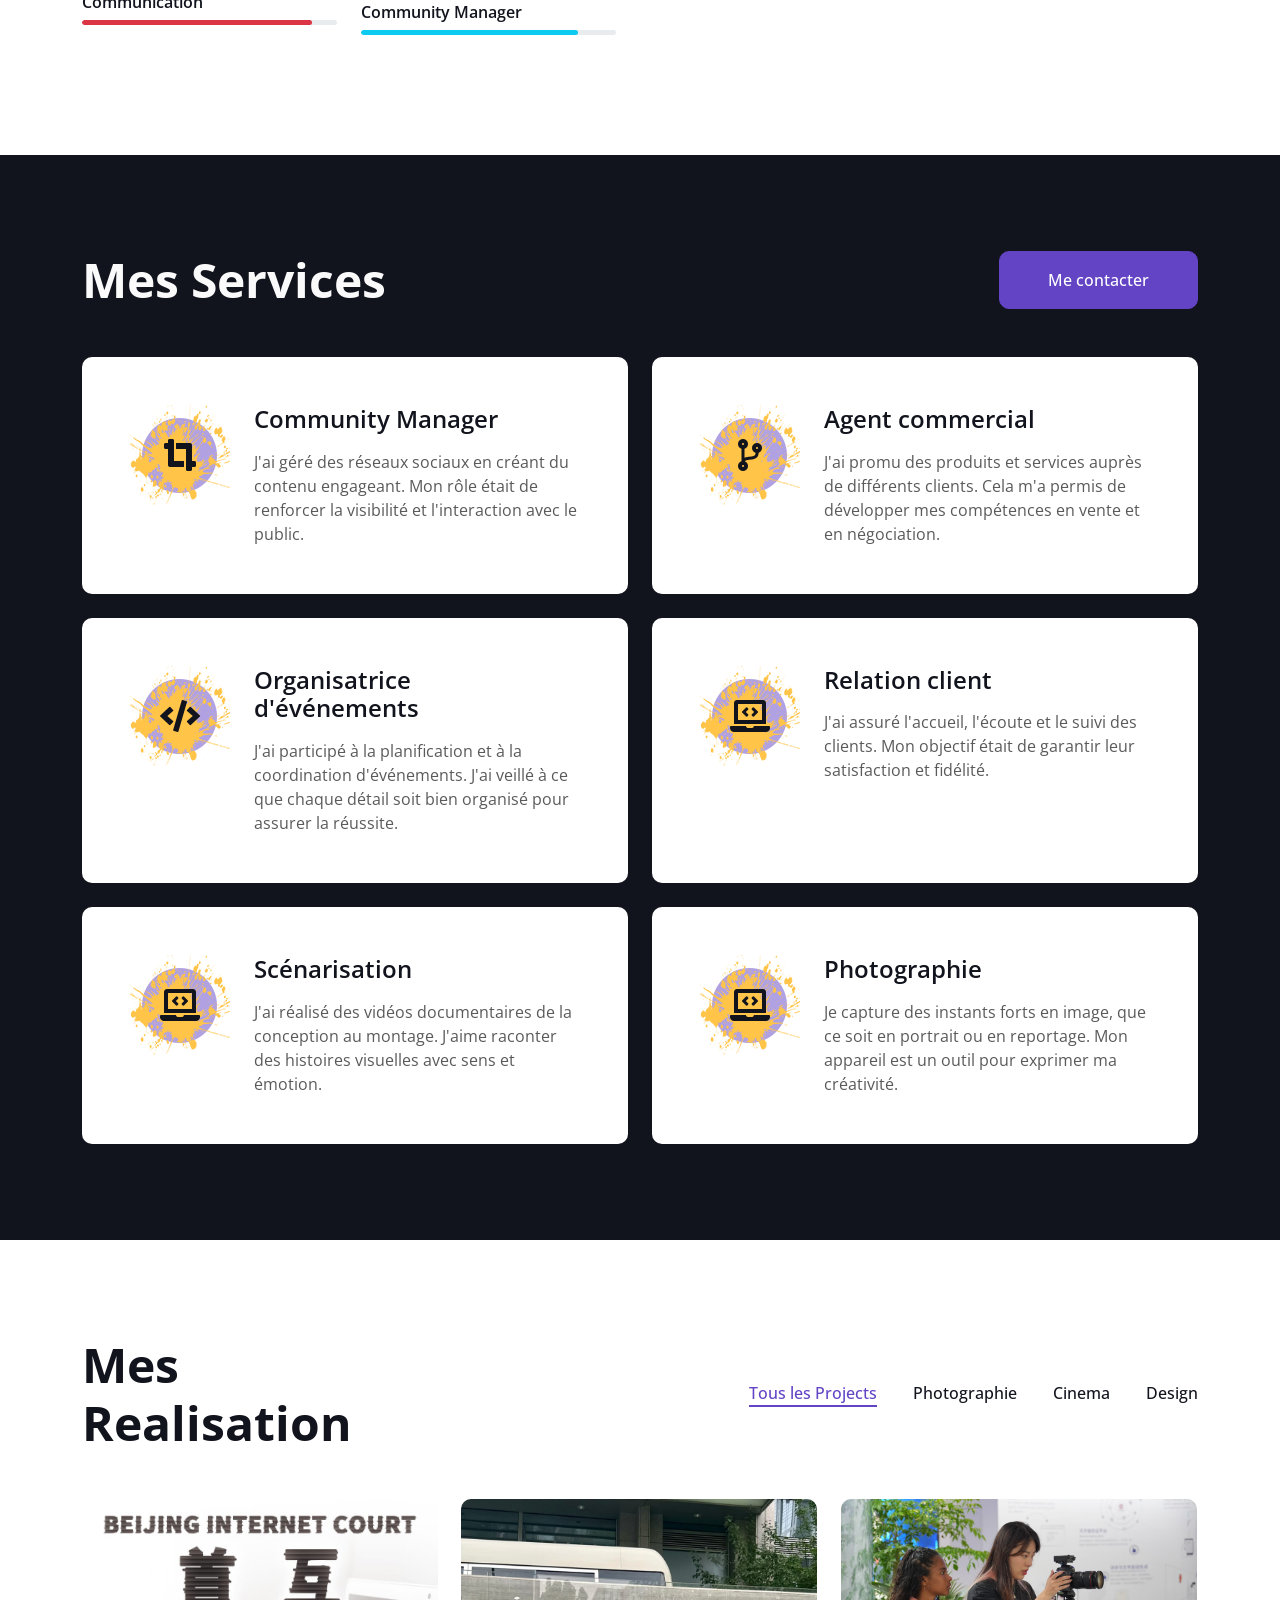
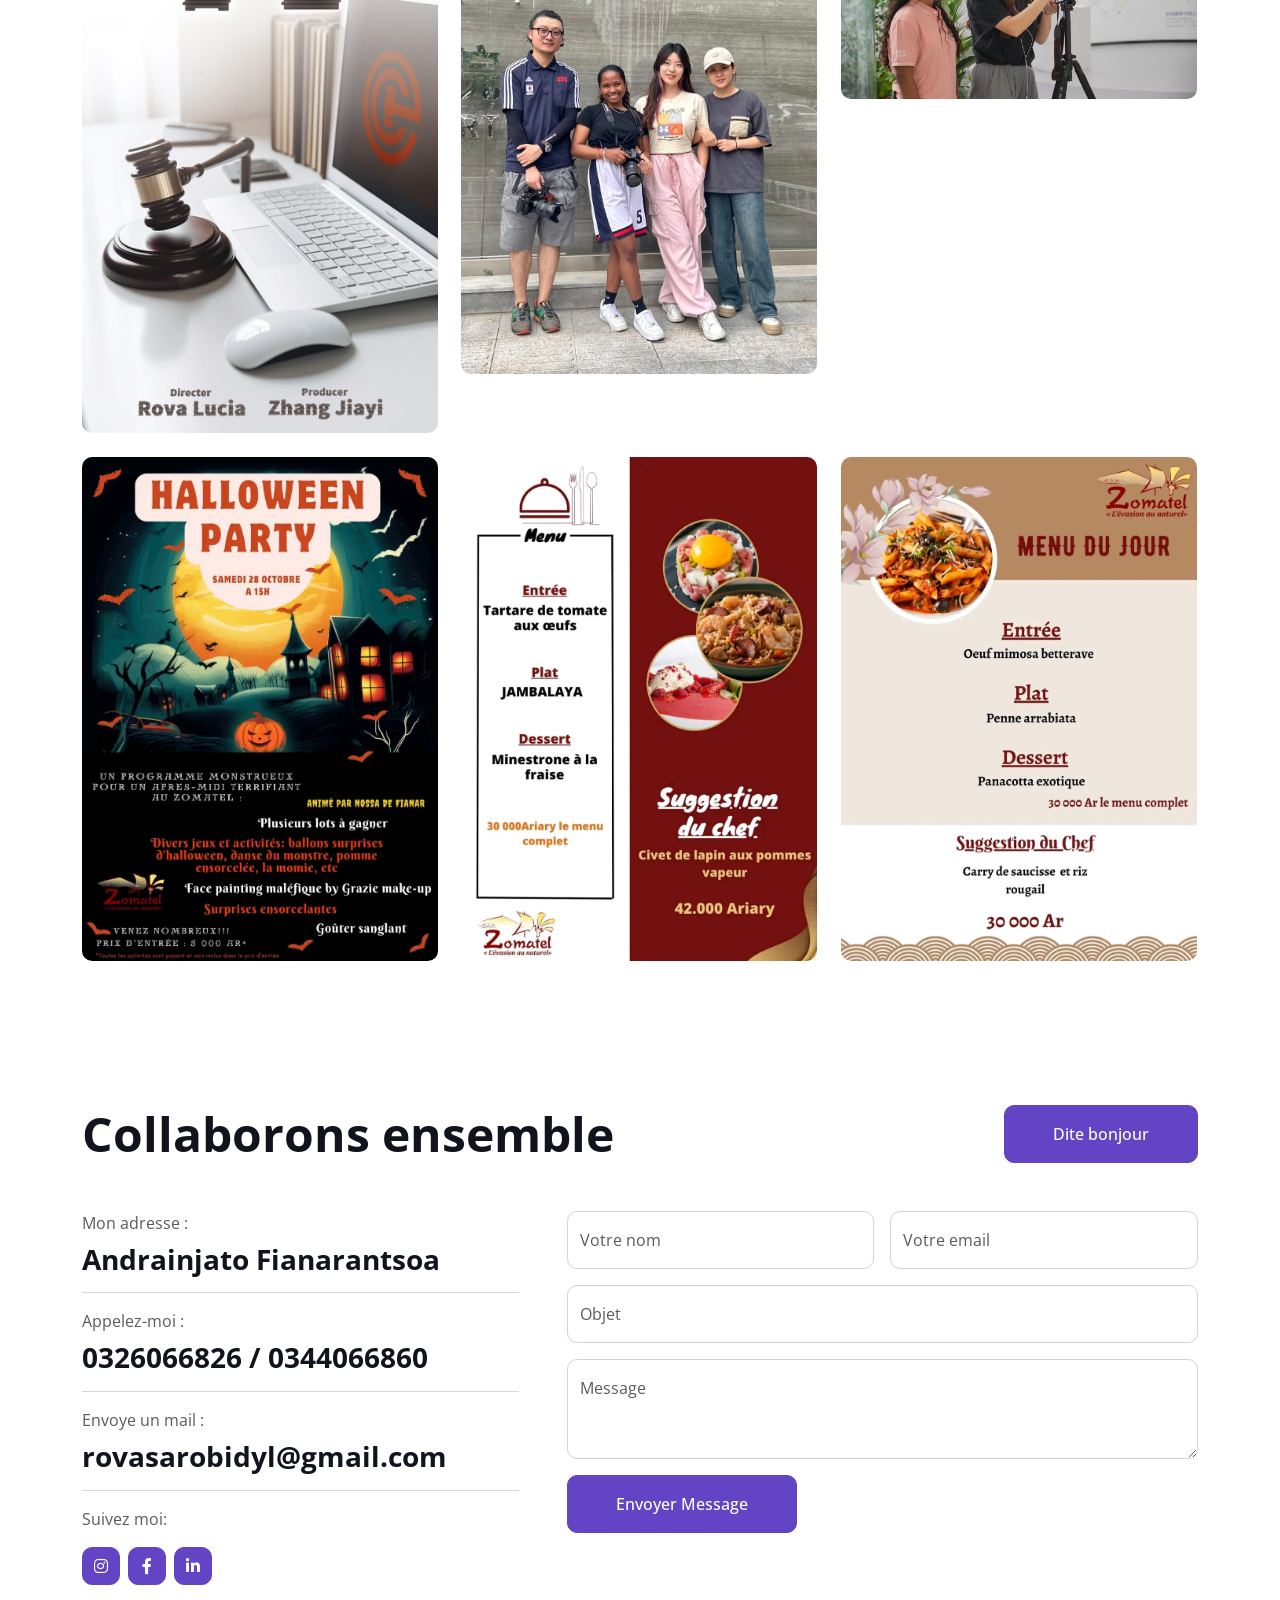
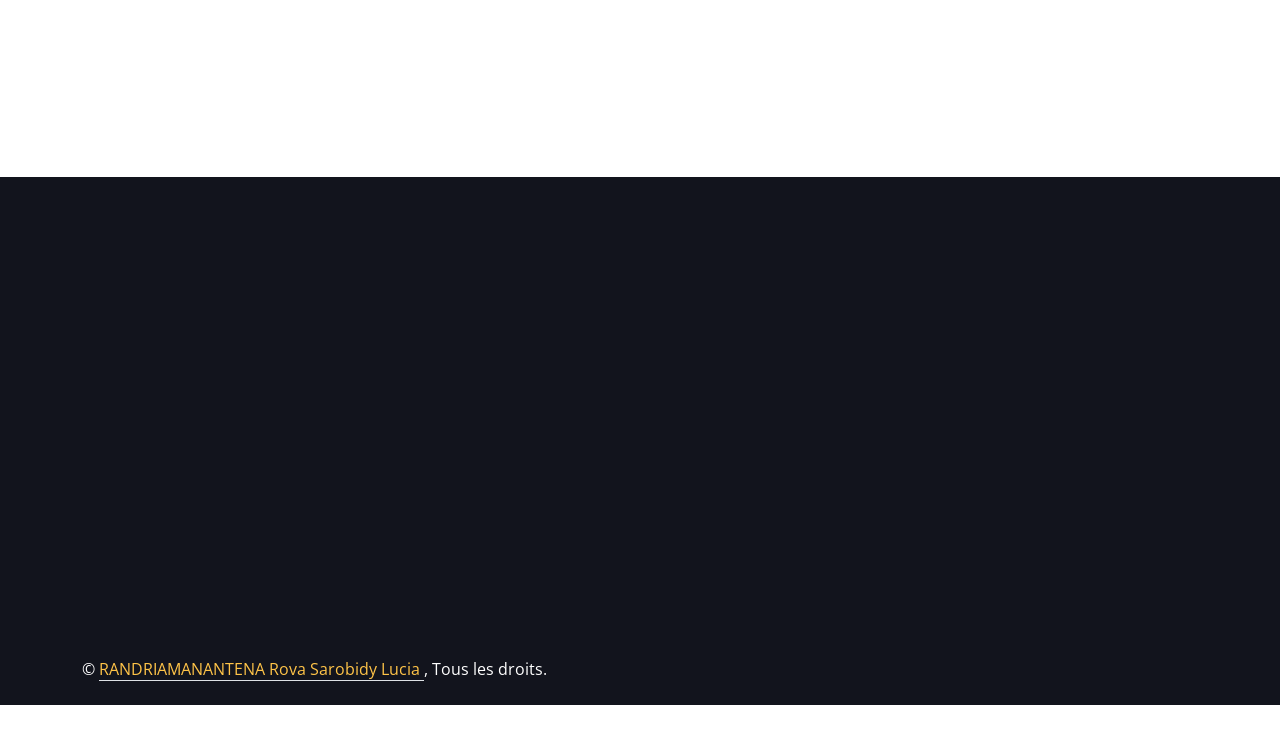
==== commit 31fbd941: "Update index.html" ====
--- a/index.html
+++ b/index.html
@@ -10,7 +10,7 @@
 })(window,document,'script','dataLayer','GTM-WXC7W8Q5');</script>
 <!-- End Google Tag Manager -->
     <meta charset="utf-8">
-    <title>Rova - Portfolio</title>
+    <title>RANDRIAMANANTENA Rova Sarobidy Lucia</title>
     <meta content="width=device-width, initial-scale=1.0" name="viewport">
     <meta content="" name="keywords">
     <meta content="" name="description">
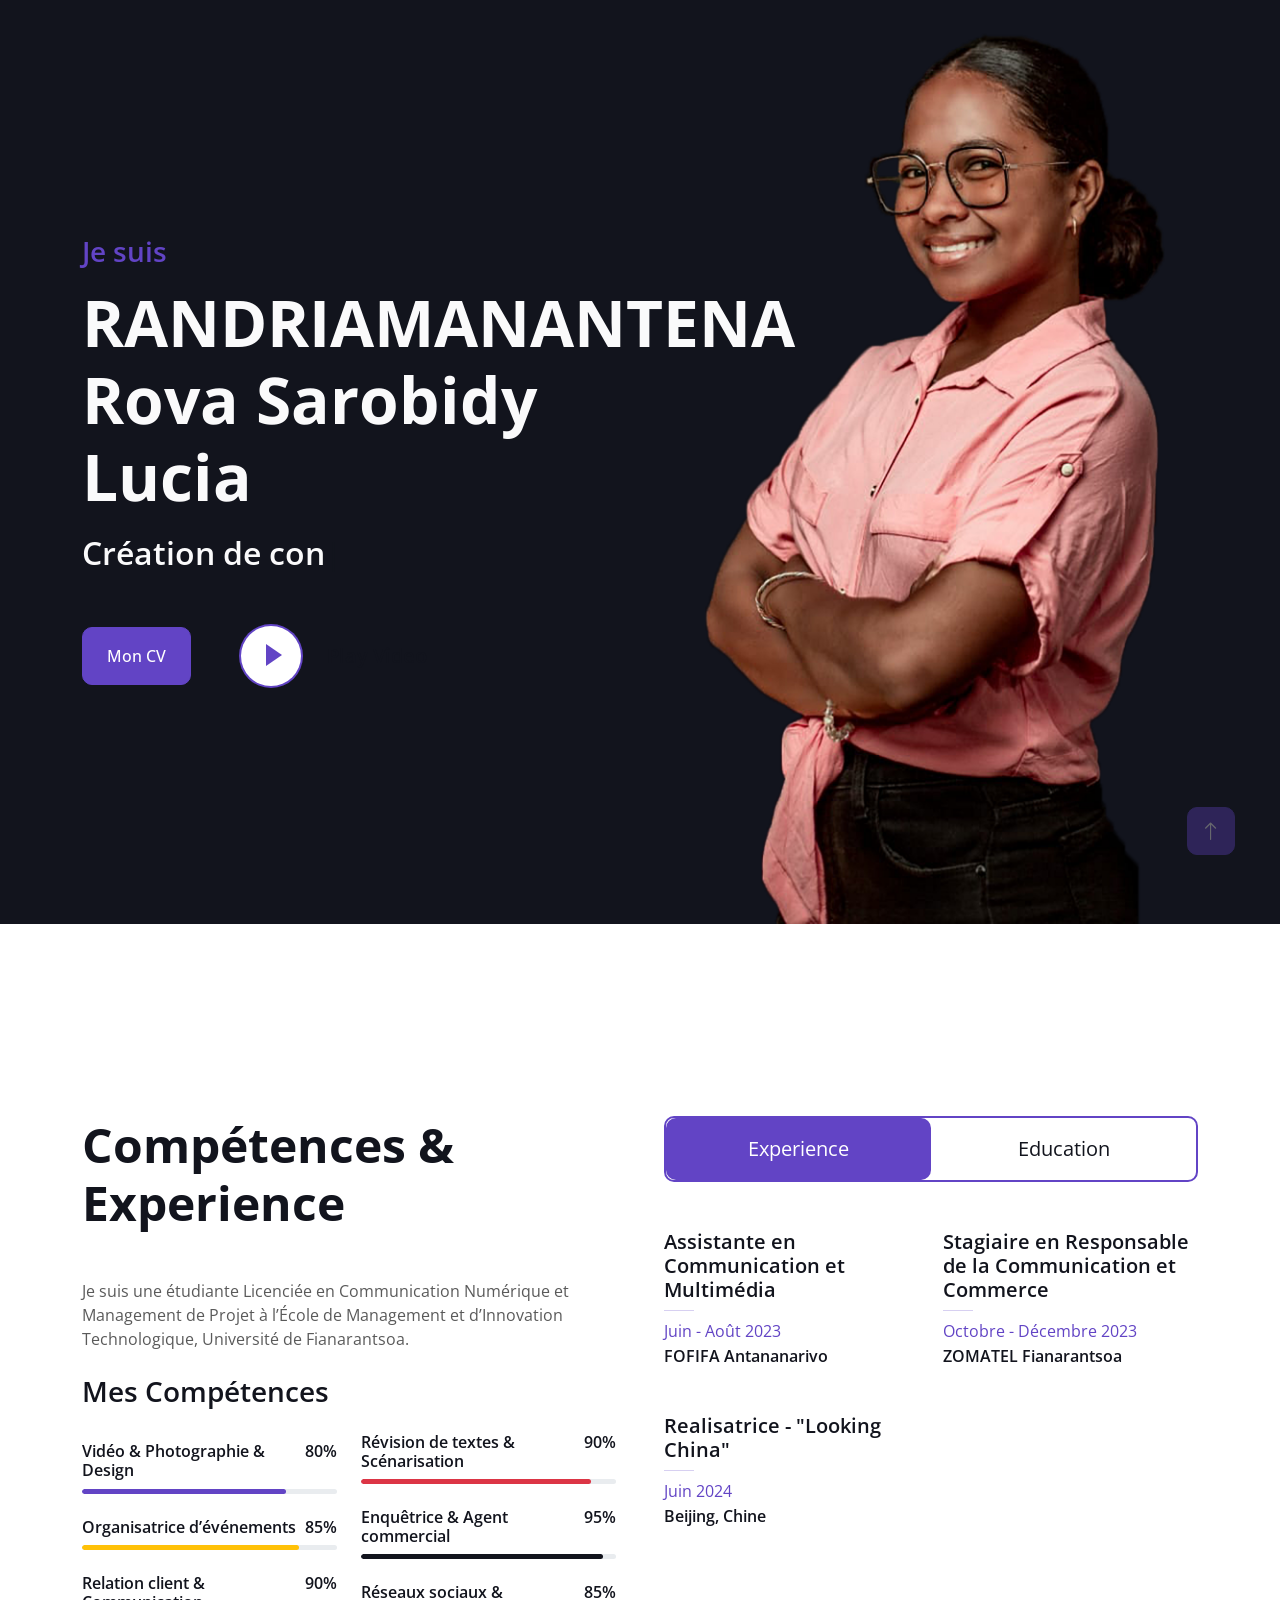
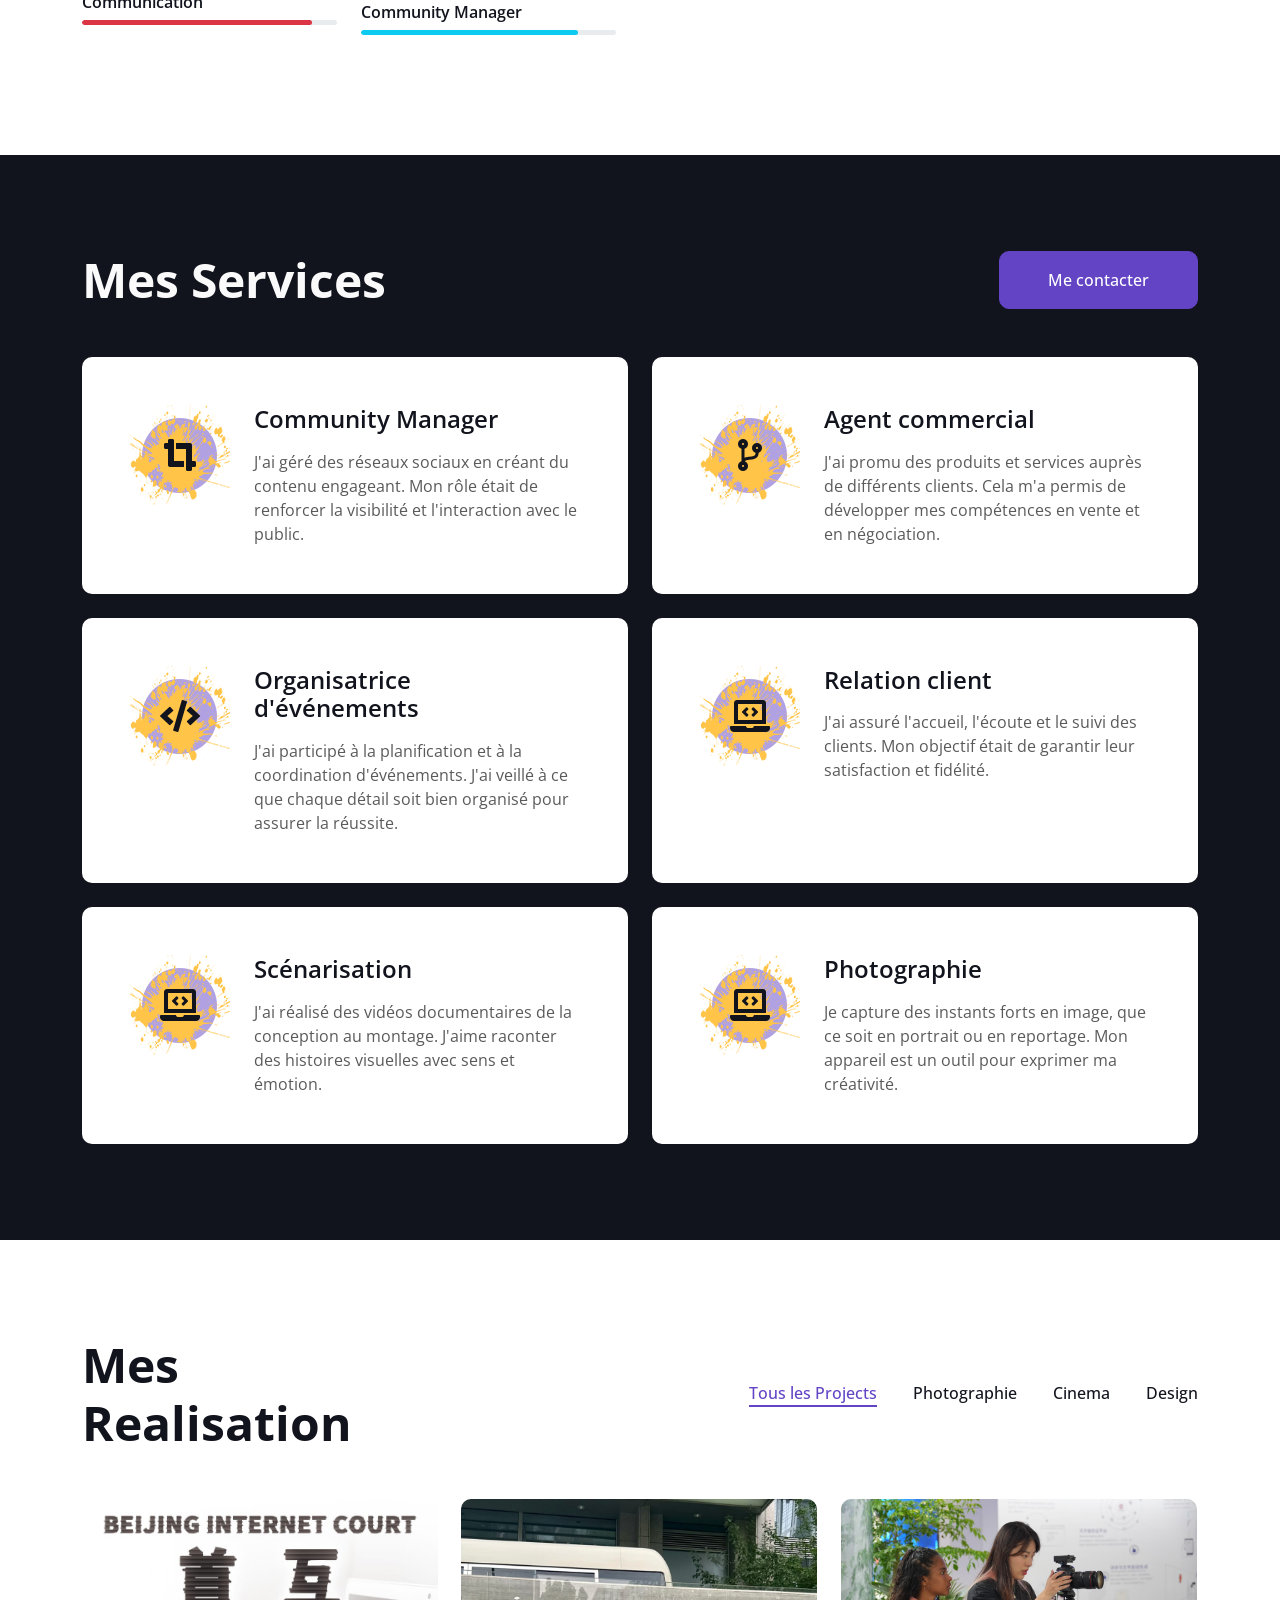
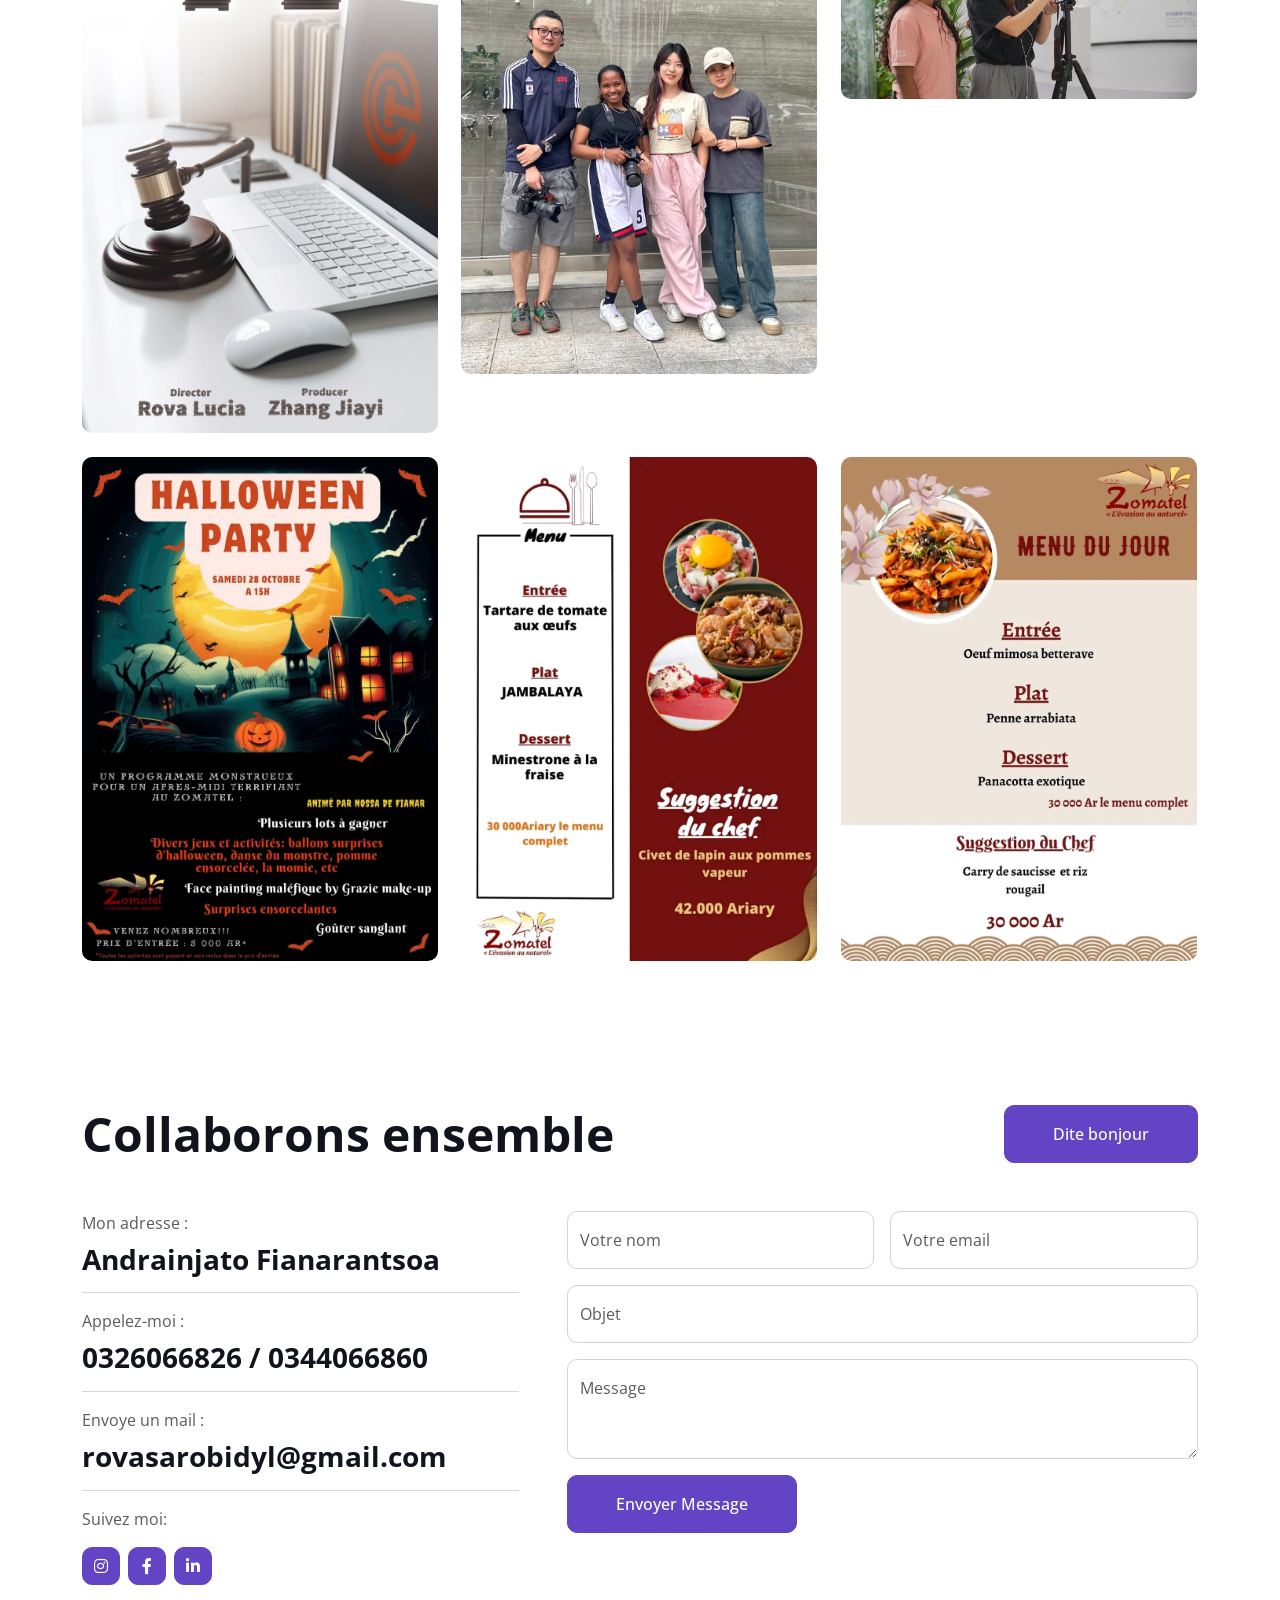
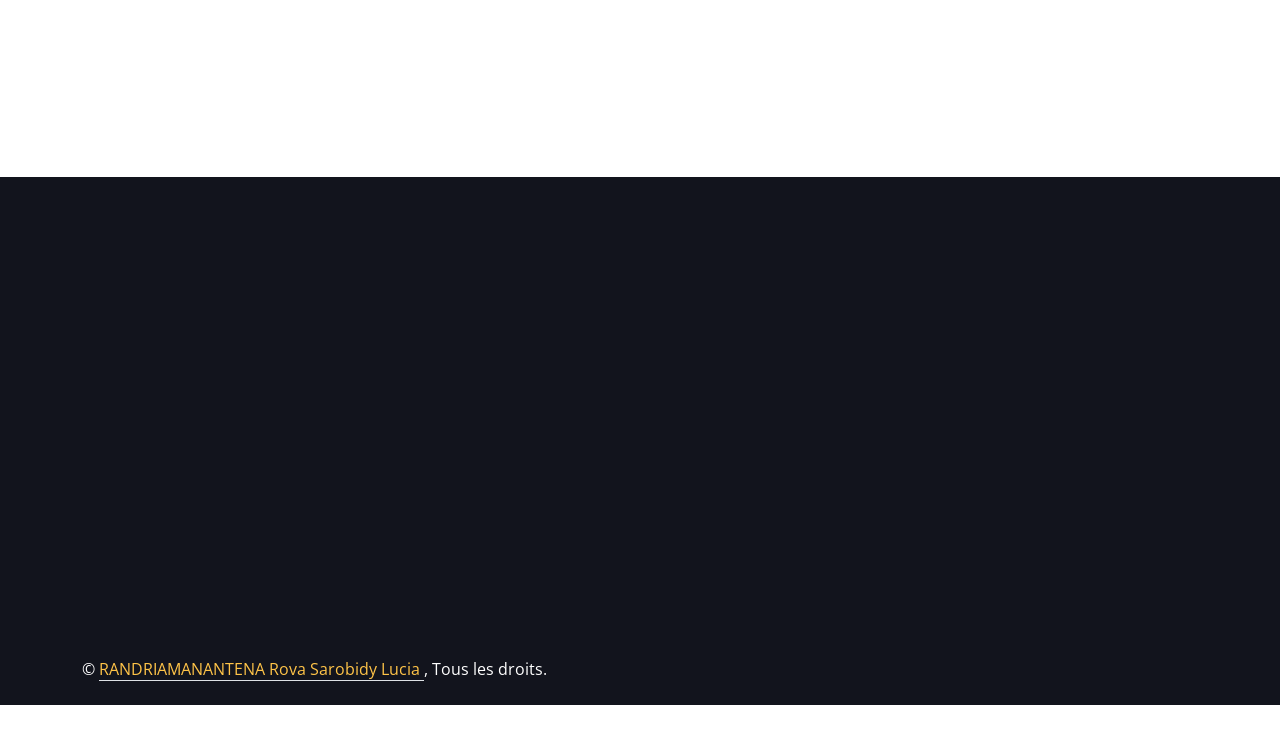
==== commit 53807796: "Update index.html" ====
--- a/index.html
+++ b/index.html
@@ -10,7 +10,7 @@
 })(window,document,'script','dataLayer','GTM-WXC7W8Q5');</script>
 <!-- End Google Tag Manager -->
     <meta charset="utf-8">
-    <title>RANDRIAMANANTENA Rova Sarobidy Lucia</title>
+    <title>Sarobidy Lucia RANDRIAMANANTENA Rova </title>
     <meta content="width=device-width, initial-scale=1.0" name="viewport">
     <meta content="" name="keywords">
     <meta content="" name="description">
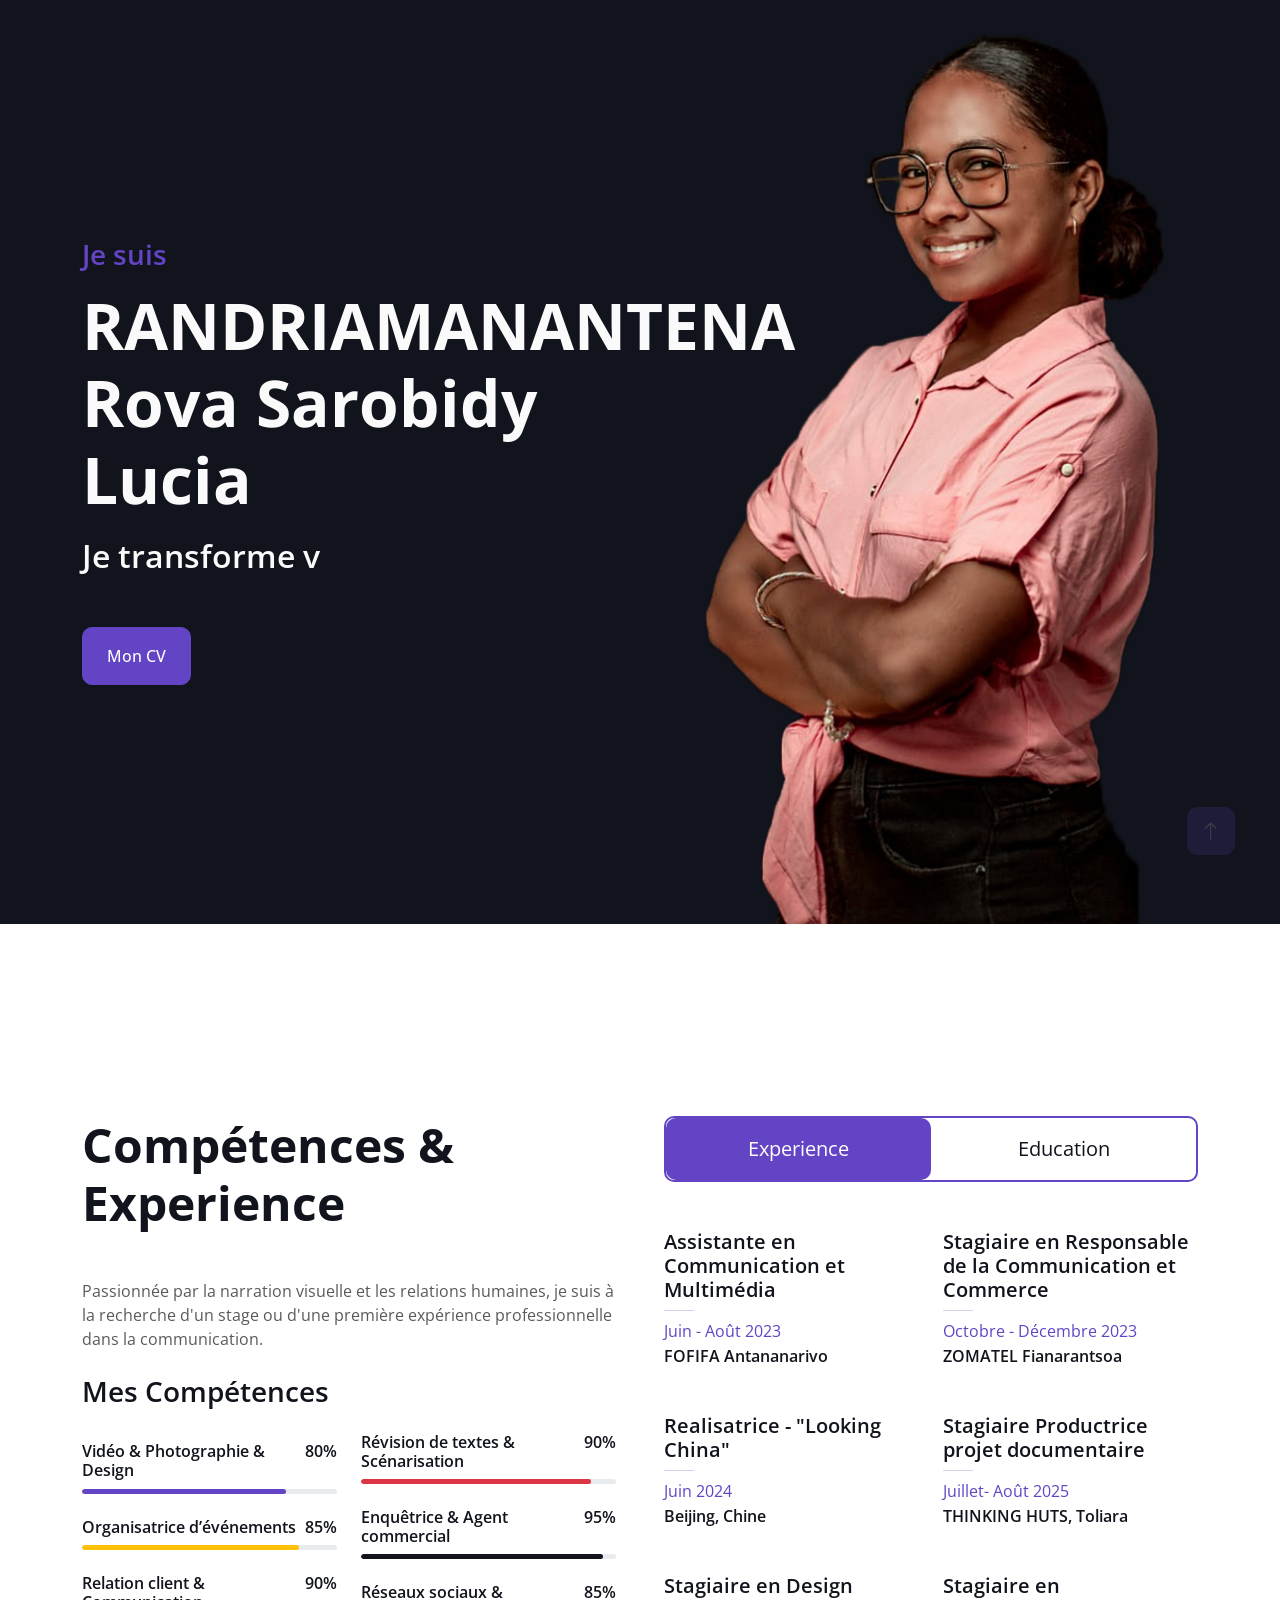
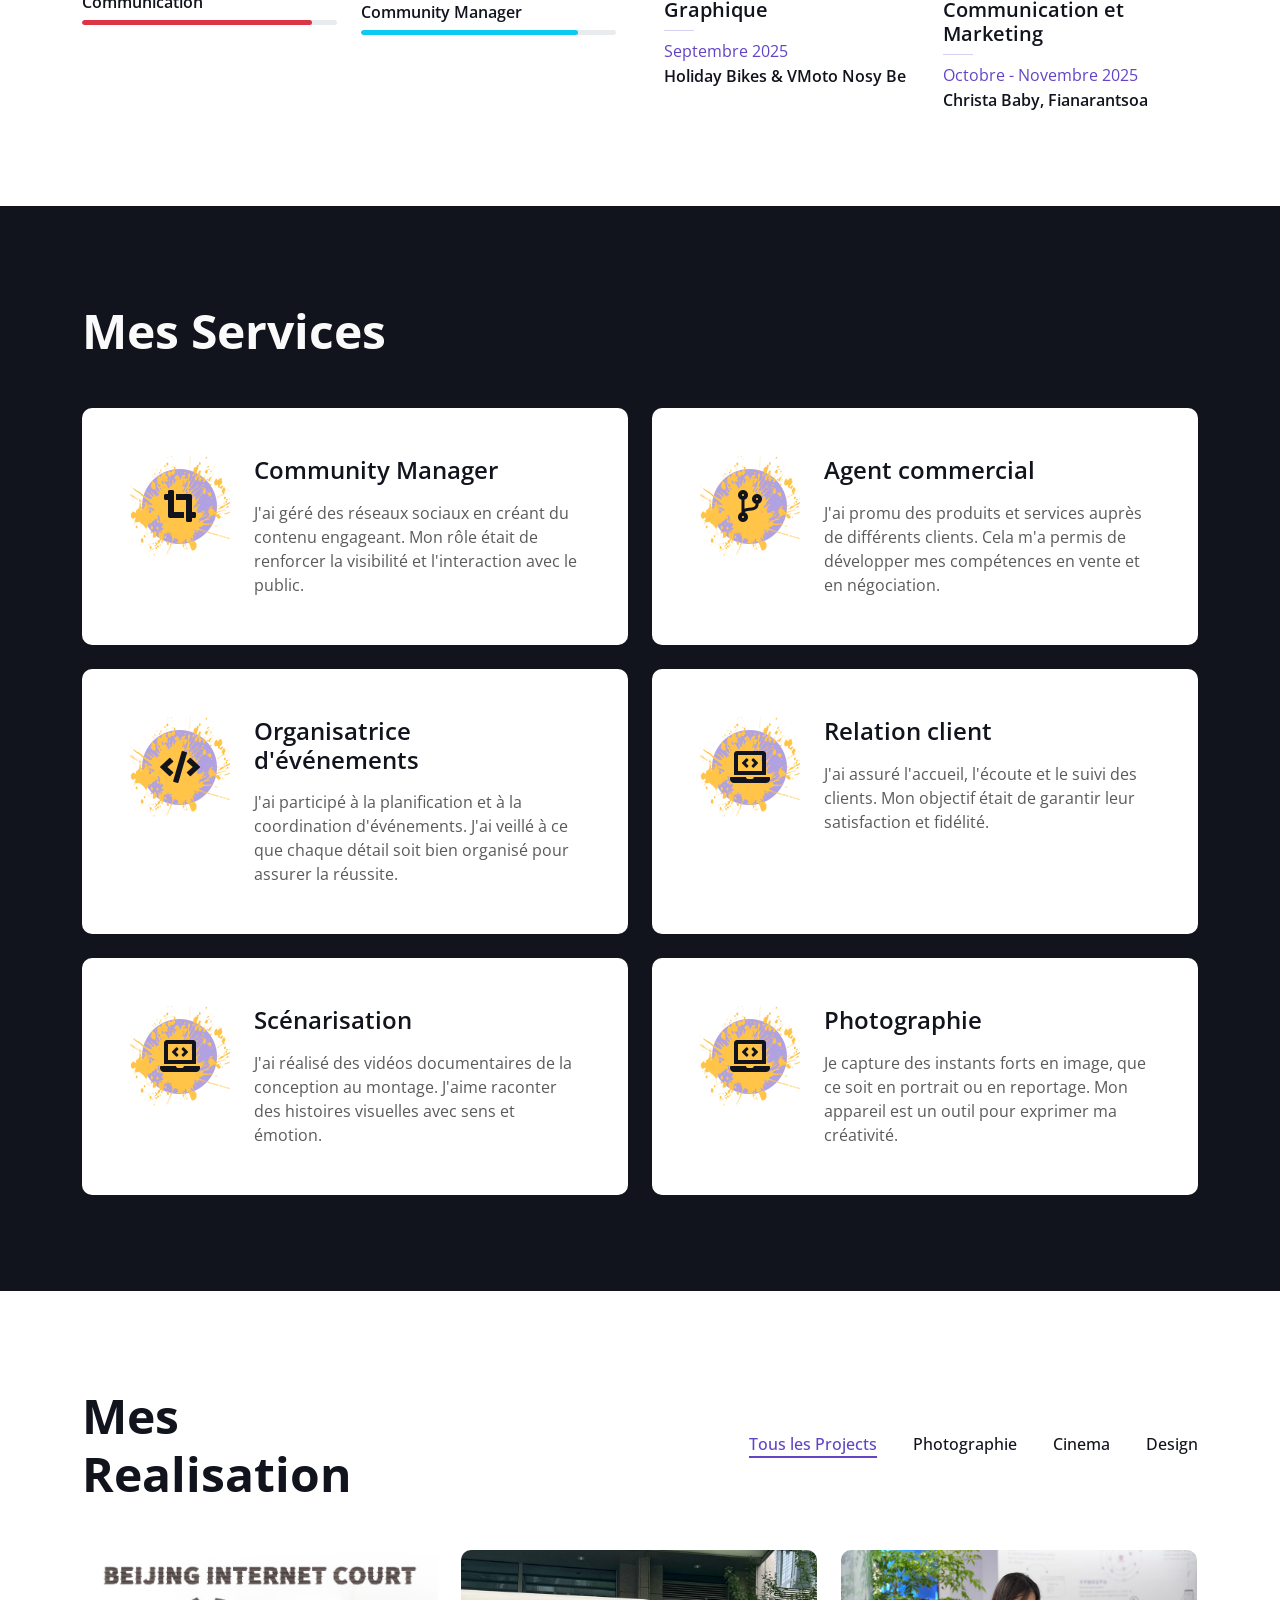
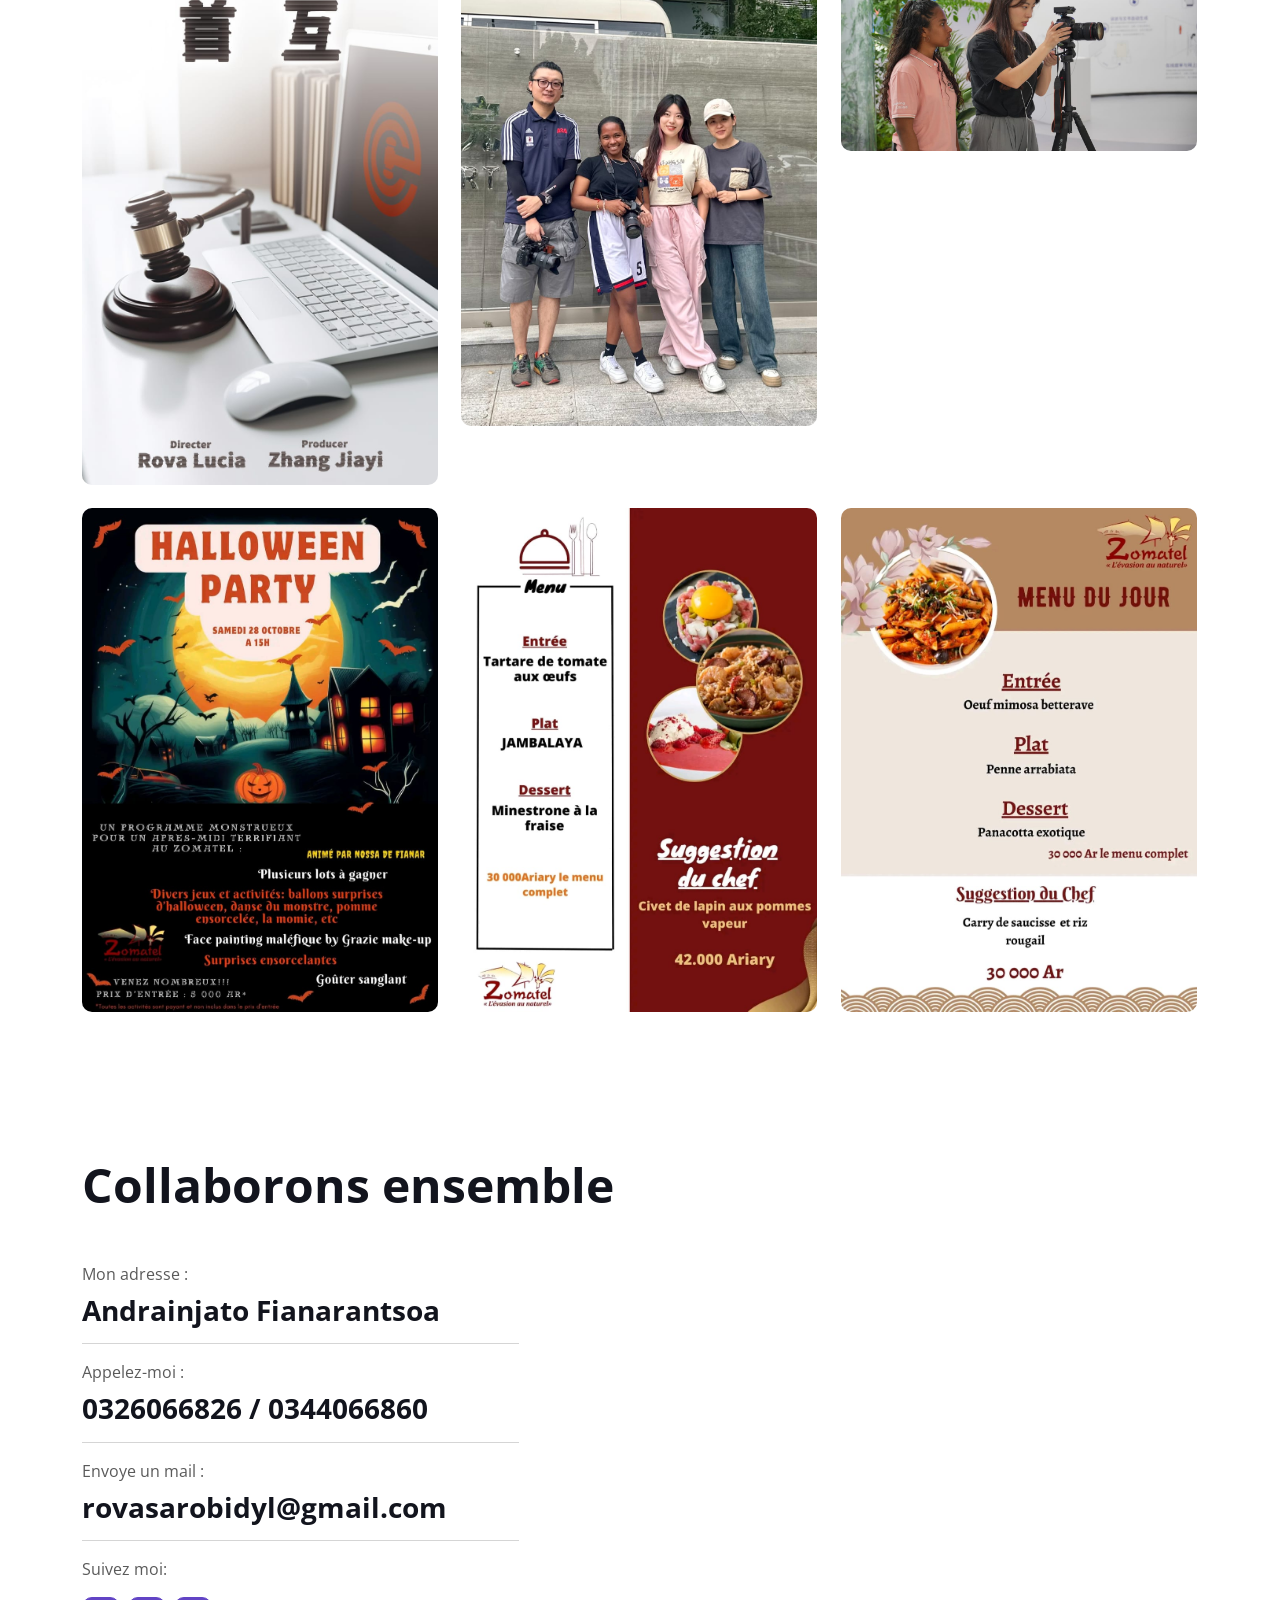
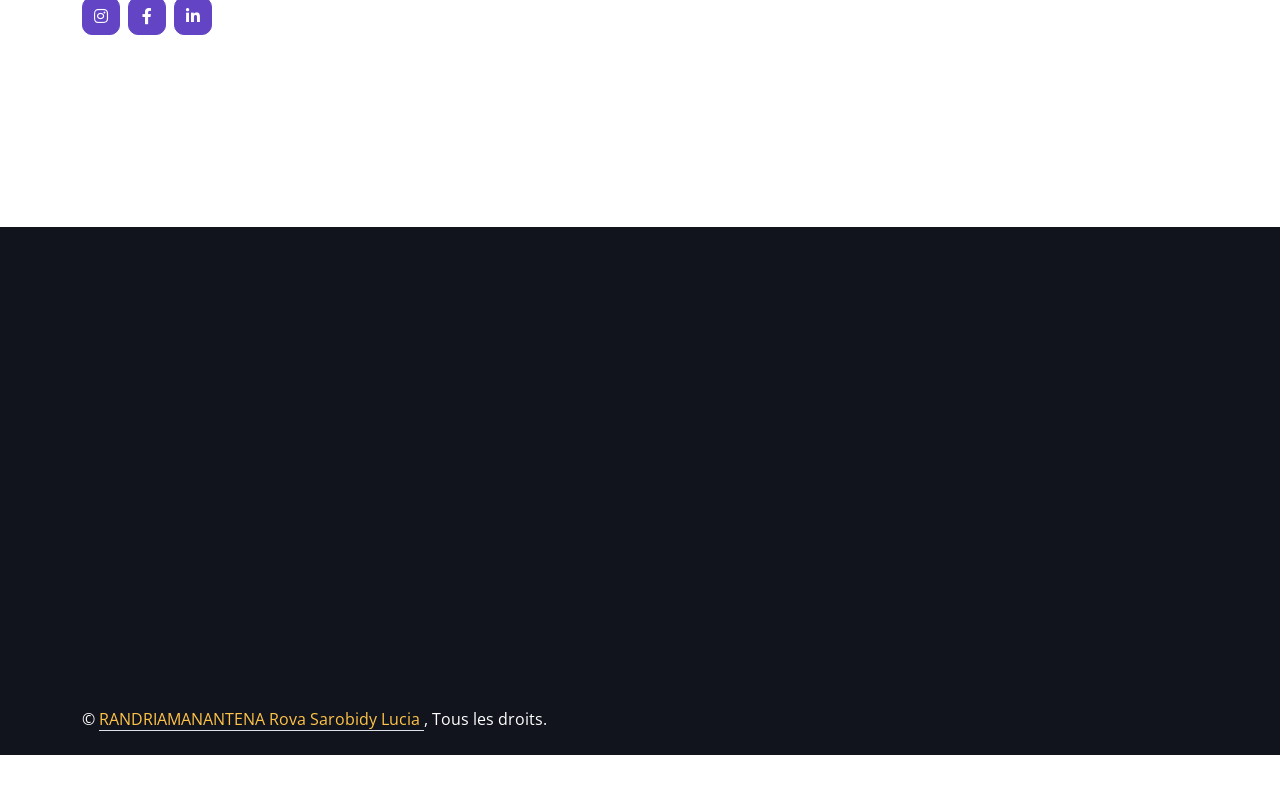
==== commit 12221a86: "Update index.html" ====
--- a/index.html
+++ b/index.html
@@ -2,15 +2,8 @@
 <html lang="en">
 
 <head>
-    <!-- Google Tag Manager -->
-<script>(function(w,d,s,l,i){w[l]=w[l]||[];w[l].push({'gtm.start':
-new Date().getTime(),event:'gtm.js'});var f=d.getElementsByTagName(s)[0],
-j=d.createElement(s),dl=l!='dataLayer'?'&l='+l:'';j.async=true;j.src=
-'https://www.googletagmanager.com/gtm.js?id='+i+dl;f.parentNode.insertBefore(j,f);
-})(window,document,'script','dataLayer','GTM-WXC7W8Q5');</script>
-<!-- End Google Tag Manager -->
     <meta charset="utf-8">
-    <title>Sarobidy Lucia RANDRIAMANANTENA Rova </title>
+    <title>RANDRIAMANANTENA Rova Sarobidy Lucia</title>
     <meta content="width=device-width, initial-scale=1.0" name="viewport">
     <meta content="" name="keywords">
     <meta content="" name="description">
@@ -50,10 +43,6 @@
 </script>
 
 <body data-bs-spy="scroll" data-bs-target=".navbar" data-bs-offset="51">
-    <!-- Google Tag Manager (noscript) -->
-<noscript><iframe src="https://www.googletagmanager.com/ns.html?id=GTM-WXC7W8Q5"
-height="0" width="0" style="display:none;visibility:hidden"></iframe></noscript>
-<!-- End Google Tag Manager (noscript) -->
     <!-- Spinner Start -->
     <!-- <div id="spinner" class="show bg-white position-fixed translate-middle w-100 vh-100 top-50 start-50 d-flex align-items-center justify-content-center">
         <div class="spinner-border text-primary" style="width: 3rem; height: 3rem;" role="status">
@@ -103,14 +92,10 @@
                     <h3 class="text-primary mb-3">Je suis</h3>
                     <h1 class="display-3 mb-3 text-light">RANDRIAMANANTENA Rova Sarobidy Lucia</h1>
                     <h2 class="typed-text-output d-inline text-light"></h2>
-                    <div class="typed-text d-none text-light">Création de contenus visuels, La gestion des réseaux sociaux, L’organisation d’événements</div>
+                    <div class="typed-text d-none text-light">Je transforme vos idées en contenus visuels percutants et construis des stratégies de communication qui engagent votre communauté.</div>
                     <div class="d-flex align-items-center pt-5">
                         <a href="./pdf/CVRova.pdf" class="btn btn-primary py-3 px-4 me-5">Mon CV</a>
-                        <button type="button" class="btn-play" data-bs-toggle="modal"
-                            data-src="https://www.youtube.com/embed/rV8T7OzDX6o?si=NafHfIvGNhOGdV58" data-bs-target="#videoModal">
-                            <span></span>
-                        </button>
-                        <h5 class="ms-4 mb-0 d-none d-sm-block">Play Video</h5>
+                        
                     </div>
                 </div>
                 <div class="col-lg-6">
@@ -122,33 +107,7 @@
     <!-- Header End -->
 
 
-    <!-- Video Modal Start -->
-    <div class="modal modal-video fade" id="videoModal" tabindex="-1" aria-labelledby="exampleModalLabel" aria-hidden="true">
-        <div class="modal-dialog">
-            <div class="modal-content rounded-0">
-                <div class="modal-header">
-                    <h3 class="modal-title" id="exampleModalLabel">Youtube Video</h3>
-                    <button type="button" class="btn-close" data-bs-dismiss="modal" aria-label="Close"></button>
-                </div>
-                <div class="modal-body">
-                    <!-- 16:9 aspect ratio -->
-                    <div class="ratio ratio-16x9">
-                        <iframe width="560" height="315" src="" id="video"
-                        class="embed-responsive-item" 
-                        title="YouTube video player" 
-                        frameborder="0" 
-                        allow="accelerometer; autoplay; clipboard-write; encrypted-media; gyroscope; picture-in-picture; web-share" 
-                        referrerpolicy="strict-origin-when-cross-origin"
-                        allowscriptaccess="always"
-                        allowfullscreen>
-                    </iframe>
-                    </div>
-                </div>
-            </div>
-        </div>
-    </div>
-    <!-- Video Modal End -->
-
+   
 
     <!-- About Start -->
     <!-- <div class="container-xxl py-6" id="about">
@@ -200,7 +159,7 @@
             <div class="row g-5">
                 <div class="col-lg-6 wow fadeInUp" data-wow-delay="0.1s">
                     <h1 class="display-5 mb-5">Compétences & Experience</h1>
-                    <p class="mb-4">Je suis une étudiante Licenciée en Communication Numérique et Management de Projet  à l’École de Management et d’Innovation Technologique, Université de Fianarantsoa.</p>
+                    <p class="mb-4">Passionnée par la narration visuelle et les relations humaines, je suis à la recherche d'un stage ou d'une première expérience professionnelle dans la communication.</p>
                     <h3 class="mb-4">Mes Compétences</h3>
                     <div class="row align-items-center">
                         <div class="col-md-6">
@@ -301,6 +260,36 @@
                                     </p>
                                     <h6 class="mb-0">Beijing, Chine</h6>
                                 </div>
+                                 <div class="col-sm-6">
+                                    <h5>
+                                        Stagiaire Productrice projet documentaire
+                                    </h5>
+                                    <hr class="text-primary my-2">
+                                    <p class="text-primary mb-1">
+                                        Juillet- Août 2025
+                                    </p>
+                                    <h6 class="mb-0">THINKING HUTS, Toliara</h6>
+                                </div>
+                                 <div class="col-sm-6">
+                                    <h5>
+                                        Stagiaire en Design Graphique 
+                                    </h5>
+                                    <hr class="text-primary my-2">
+                                    <p class="text-primary mb-1">
+                                        Septembre 2025
+                                    </p>
+                                    <h6 class="mb-0">Holiday Bikes & VMoto Nosy Be</h6>
+                                </div>
+                                 <div class="col-sm-6">
+                                    <h5>
+                                        Stagiaire en Communication et Marketing
+                                    </h5>
+                                    <hr class="text-primary my-2">
+                                    <p class="text-primary mb-1">
+                                        Octobre - Novembre 2025
+                                    </p>
+                                    <h6 class="mb-0">Christa Baby, Fianarantsoa</h6>
+                                </div>
                                 <!-- <div class="col-sm-6">
                                     <h5>Apps Designer</h5>
                                     <hr class="text-primary my-2">
@@ -313,17 +302,17 @@
                             <div class="row gy-5 gx-4">
                                 <div class="bg-white rounded">
                                     <h5>
-                                        M1 - Relations Publiques et Multimédia
+                                        M2 - Communication Numérique et Management de projet
                                     </h5>
                                     <hr class="text-primary my-2">
-                                    <p class="text-primary mb-1">2024 - 2025</p>
+                                    <p class="text-primary mb-1">2025 - 2026</p>
                                     <p class="mb-0">
                                         École de Management et d’Innovation Technologique, Université de Fianarantsoa
                                     </p>
                                 </div>
                                 <div class="bg-white rounded">
                                     <h5>
-                                        Licence - Relations Publiques et Multimédia
+                                        Licence - Information Communication et Multimédia
                                     </h5>
                                     <hr class="text-primary my-2">
                                     <p class="text-primary mb-1">2023 - 2024</p>
@@ -360,9 +349,7 @@
                 <div class="col-lg-6">
                     <h1 class="display-5 mb-0 text-light">Mes Services</h1>
                 </div>
-                <div class="col-lg-6 text-lg-end">
-                    <a class="btn btn-primary py-3 px-5" href="">Me contacter</a>
-                </div>
+               
             </div>
             <div class="row g-4">
                 <div class="col-lg-6 wow fadeInUp" data-wow-delay="0.1s">
@@ -664,9 +651,7 @@
                 <div class="col-lg-6">
                     <h1 class="display-5 mb-0">Collaborons ensemble</h1>
                 </div>
-                <div class="col-lg-6 text-lg-end">
-                    <a class="btn btn-primary py-3 px-5" href="">Dite bonjour</a>
-                </div>
+                
             </div>
             <div class="row g-5">
                 <div class="col-lg-5 col-md-6 wow fadeInUp" data-wow-delay="0.1s">
@@ -689,37 +674,7 @@
                 </div>
                 <div class="col-lg-7 col-md-6 wow fadeInUp" data-wow-delay="0.5s">
                     <!-- <p class="mb-4">The contact form is currently inactive. Get a functional and working contact form with Ajax & PHP in a few minutes. Just copy and paste the files, add a little code and you're done. <a href="https://htmlcodex.com/contact-form">Download Now</a>.</p> -->
-                    <form>
-                        <div class="row g-3">
-                            <div class="col-md-6">
-                                <div class="form-floating">
-                                    <input type="text" class="form-control" id="name" placeholder="Your Name">
-                                    <label for="name">Votre nom</label>
-                                </div>
-                            </div>
-                            <div class="col-md-6">
-                                <div class="form-floating">
-                                    <input type="email" class="form-control" id="email" placeholder="Your Email">
-                                    <label for="email">Votre email</label>
-                                </div>
-                            </div>
-                            <div class="col-12">
-                                <div class="form-floating">
-                                    <input type="text" class="form-control" id="subject" placeholder="Subject">
-                                    <label for="subject">Objet</label>
-                                </div>
-                            </div>
-                            <div class="col-12">
-                                <div class="form-floating">
-                                    <textarea class="form-control" placeholder="Leave a message here" id="message" style="height: 100px"></textarea>
-                                    <label for="message">Message</label>
-                                </div>
-                            </div>
-                            <div class="col-12">
-                                <button class="btn btn-primary py-3 px-5" type="submit">Envoyer Message</button>
-                            </div>
-                        </div>
-                    </form>
+                 
                 </div>
             </div>
         </div>
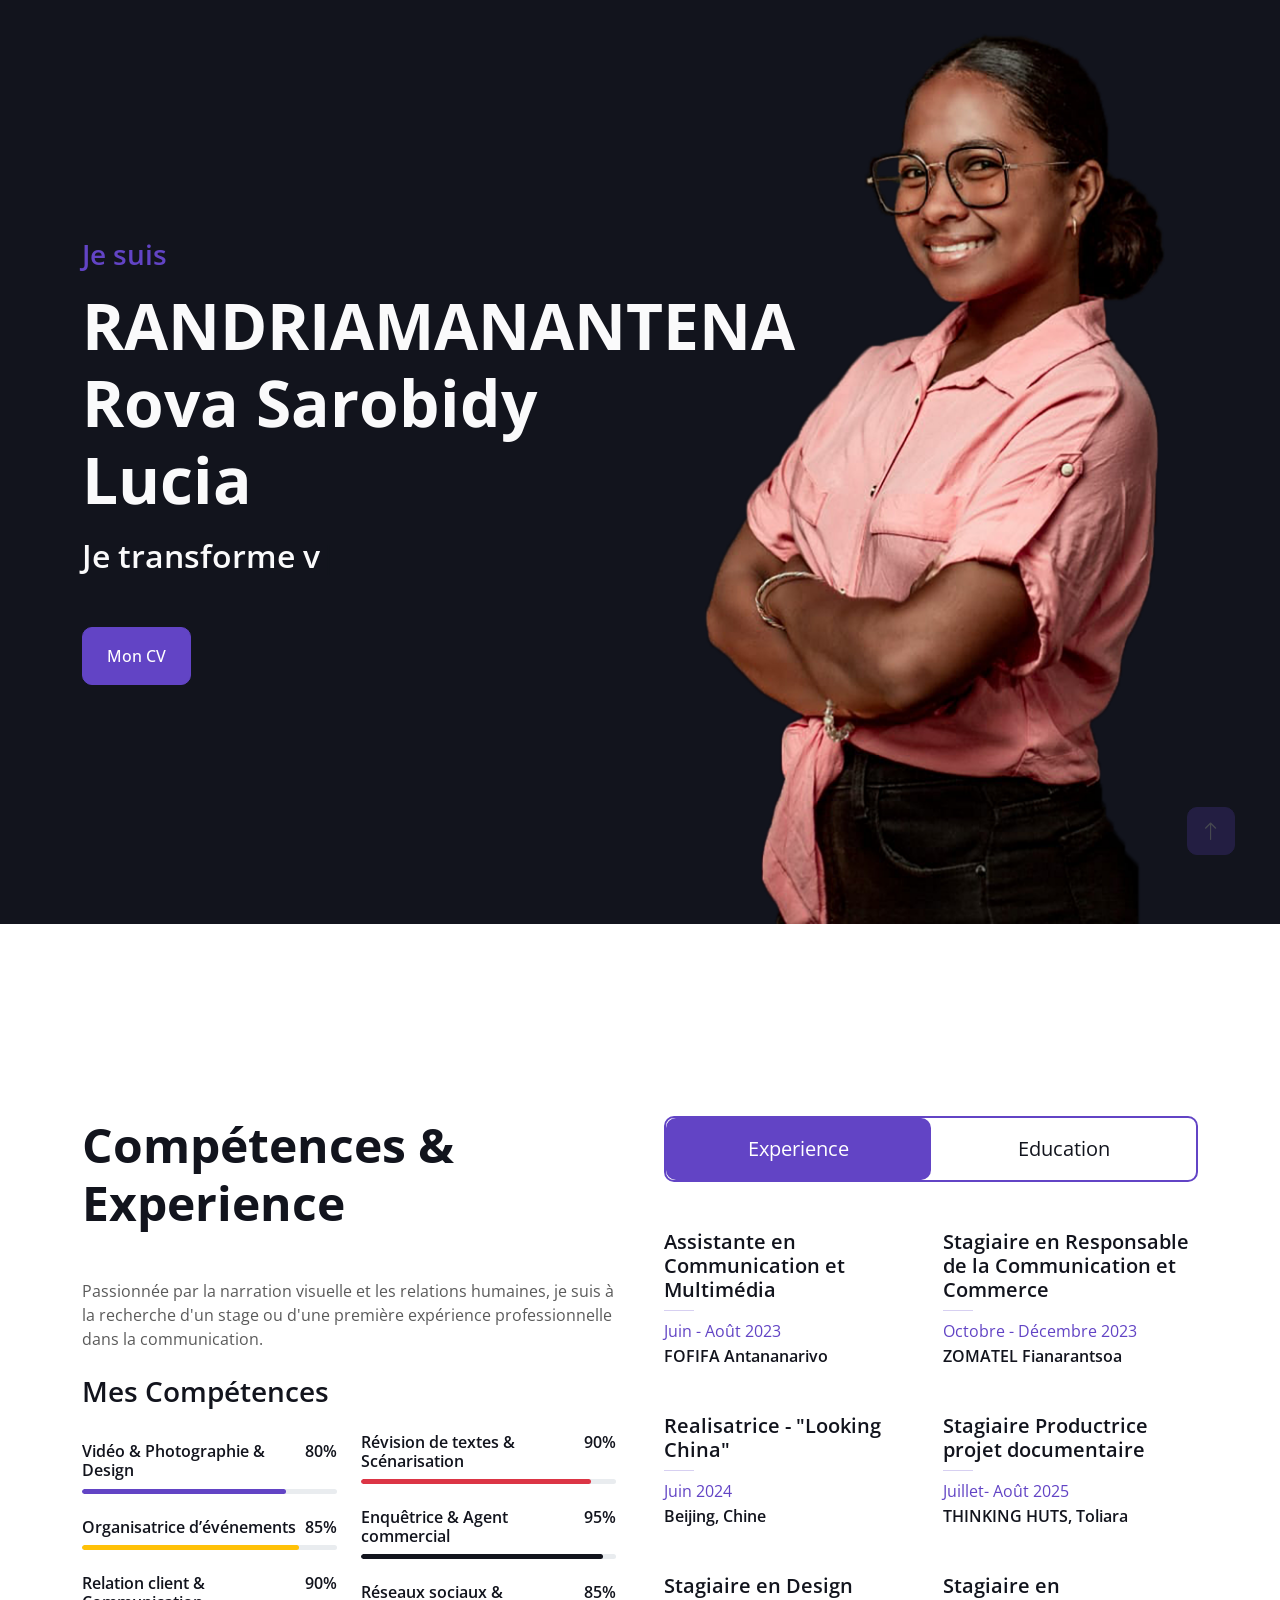
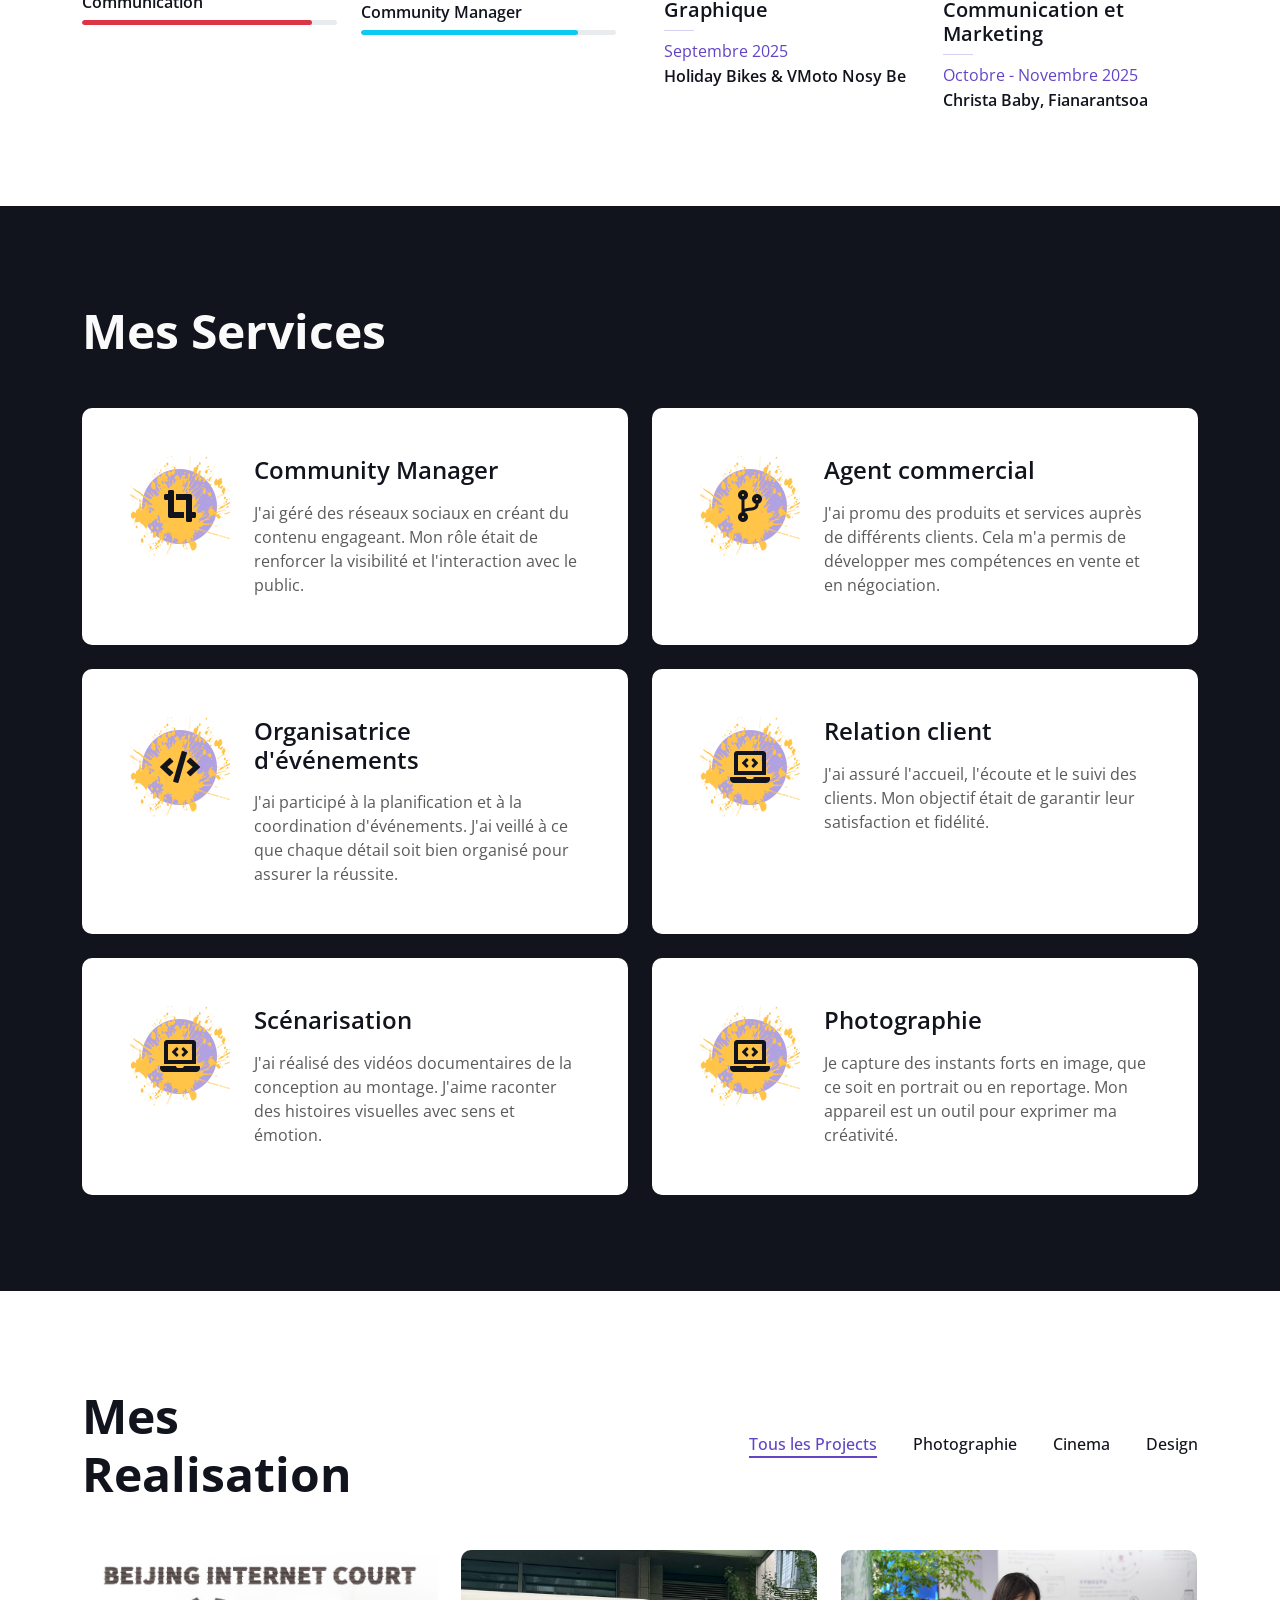
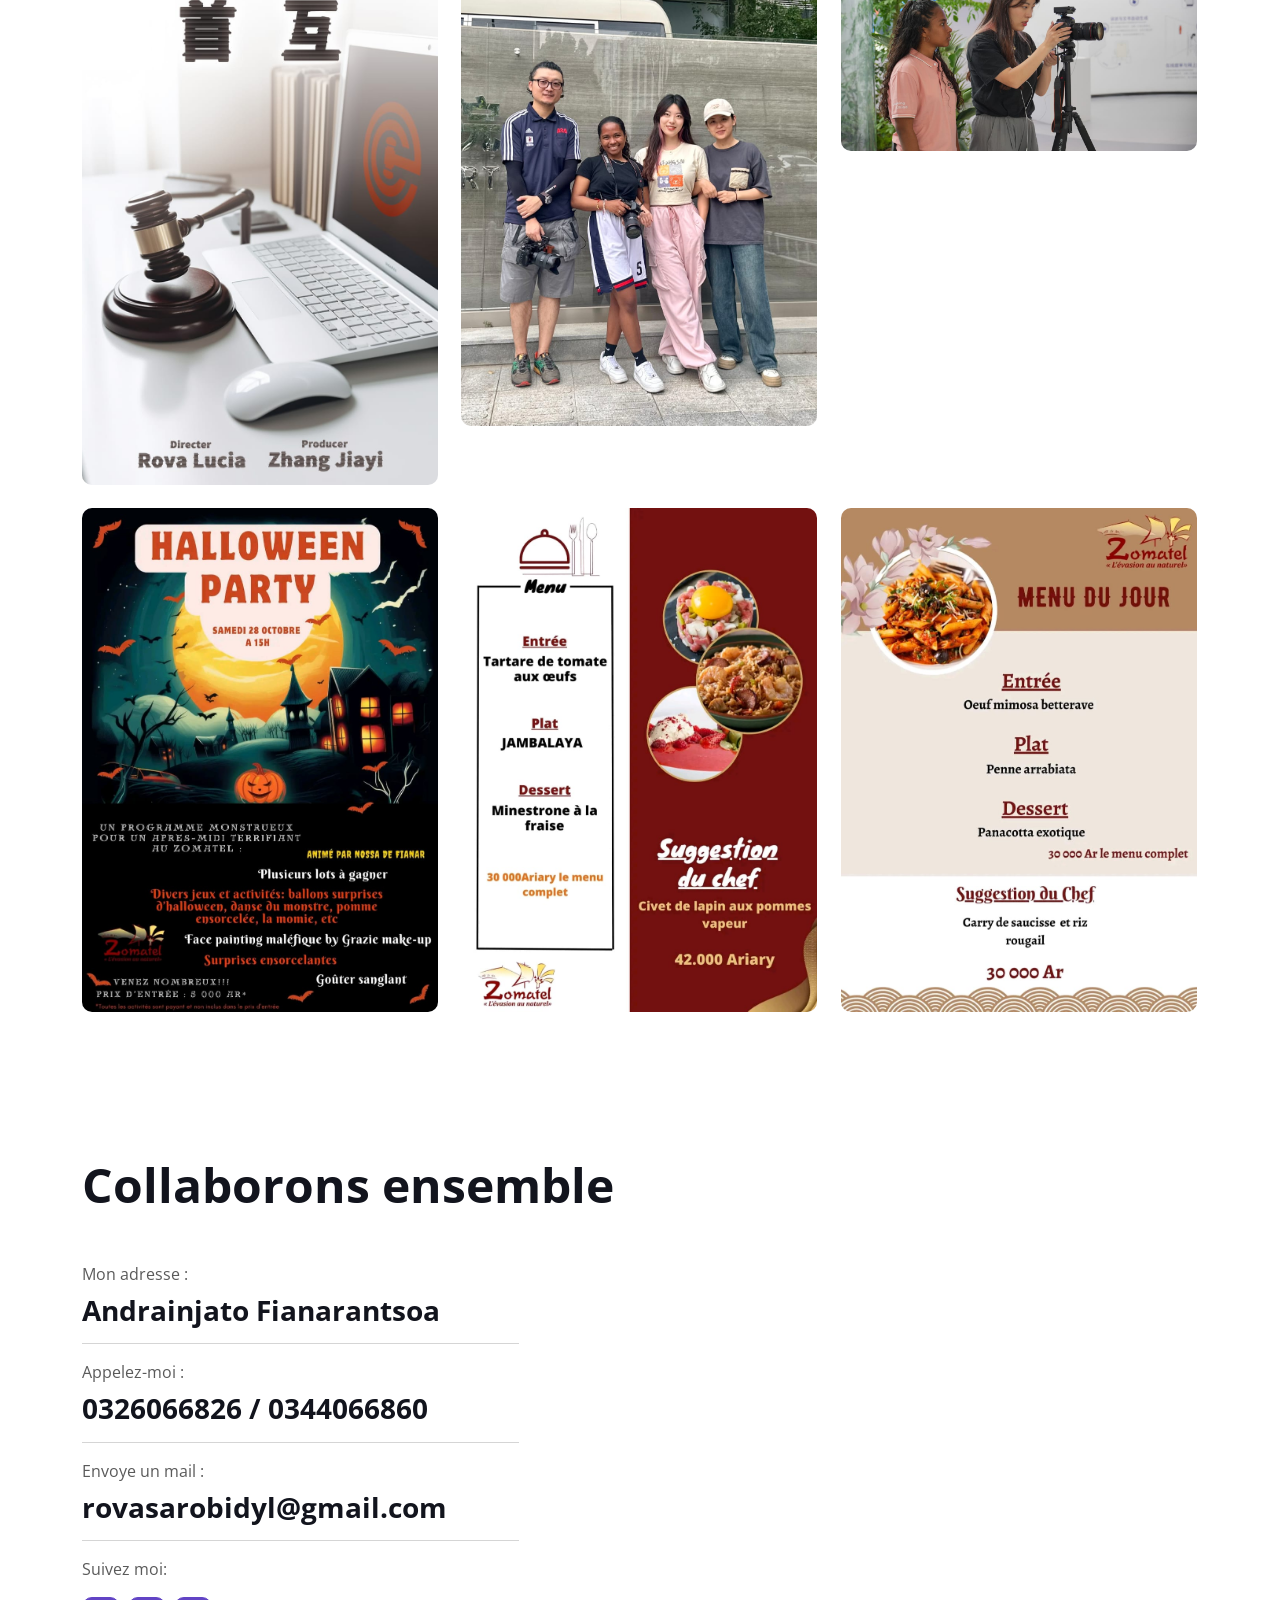
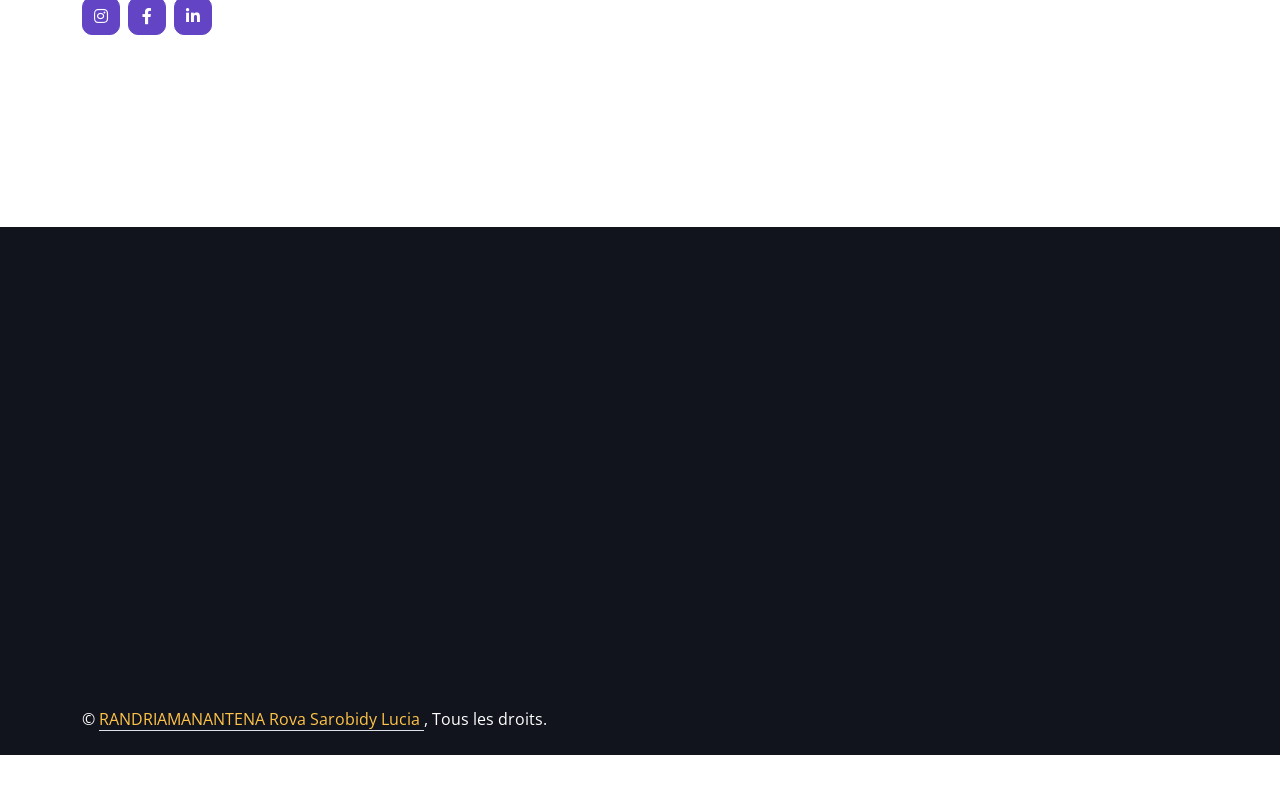
==== commit 0fe8b2a8: "Update title in index.html for clarity" ====
--- a/index.html
+++ b/index.html
@@ -3,7 +3,7 @@
 
 <head>
     <meta charset="utf-8">
-    <title>RANDRIAMANANTENA Rova Sarobidy Lucia</title>
+    <title>RANDRIAMANANTENA Rova Sarobidy Lucia Communication digitale</title>
     <meta content="width=device-width, initial-scale=1.0" name="viewport">
     <meta content="" name="keywords">
     <meta content="" name="description">
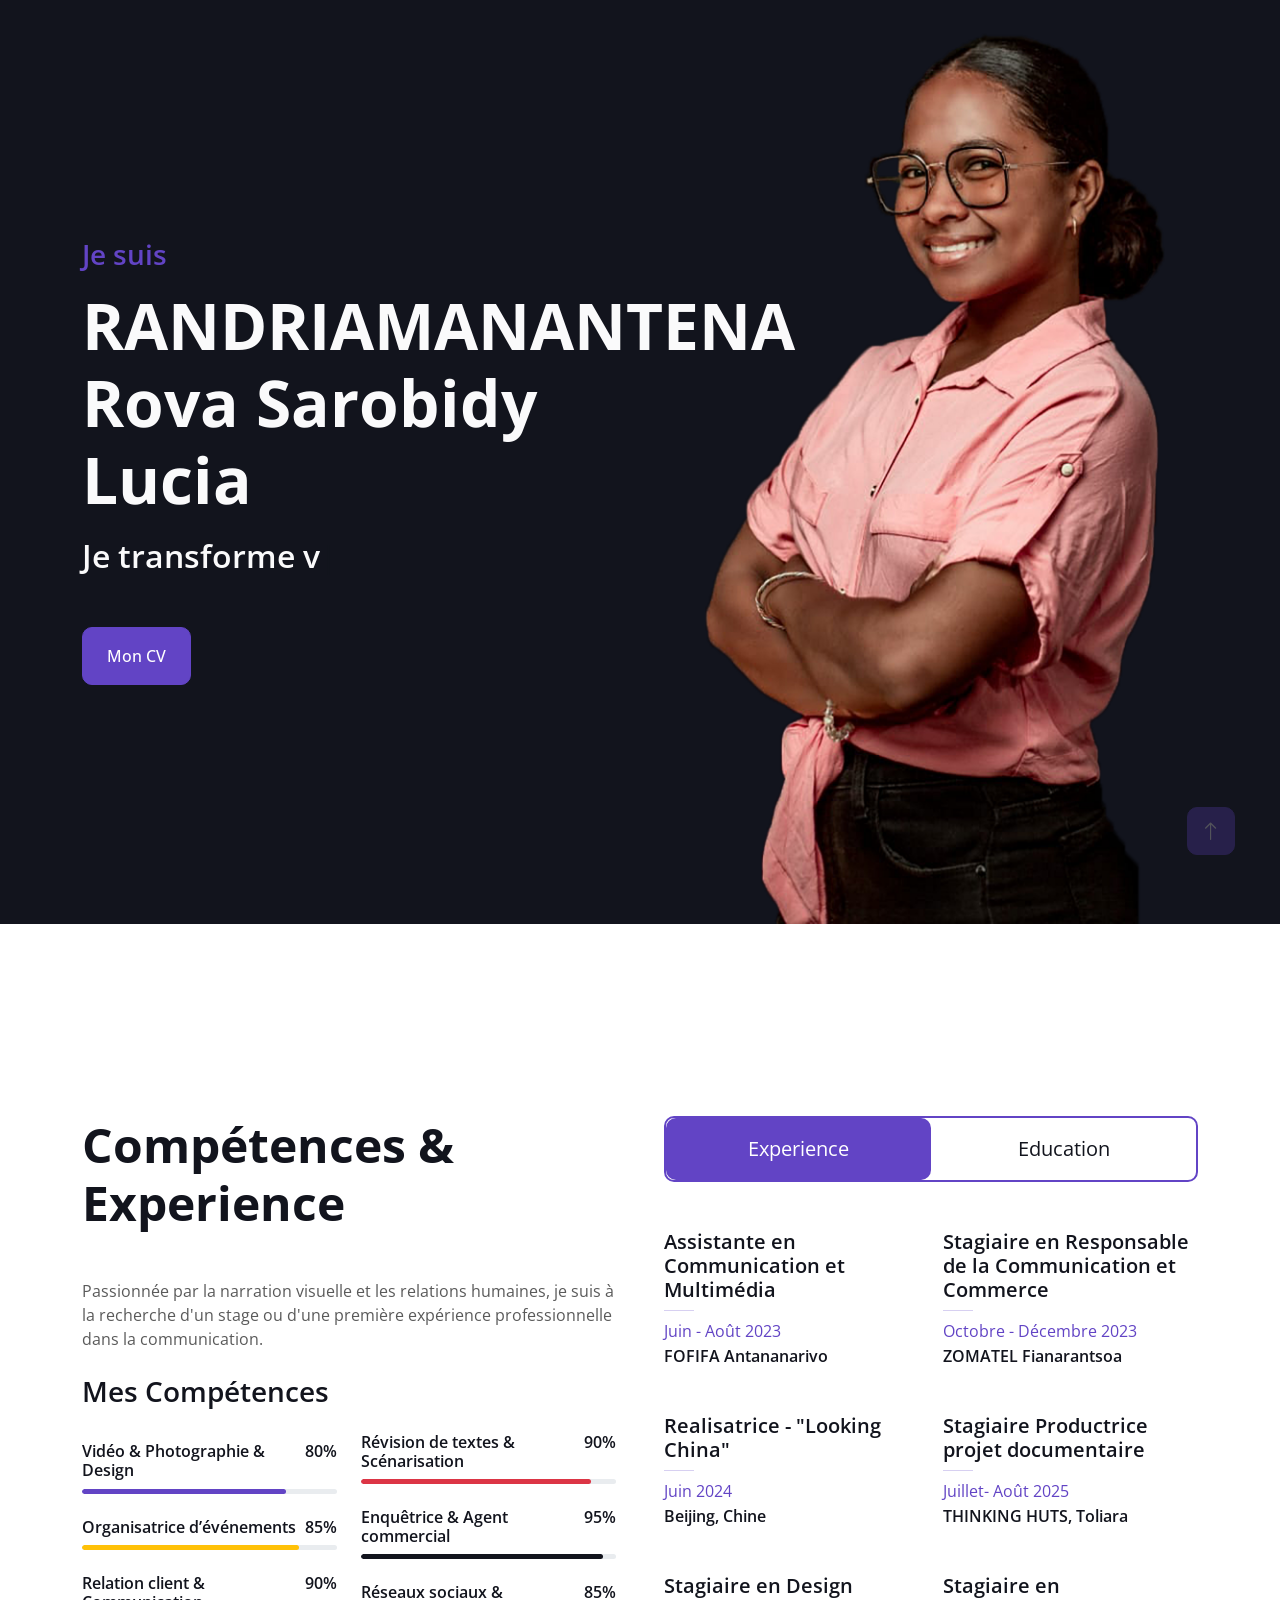
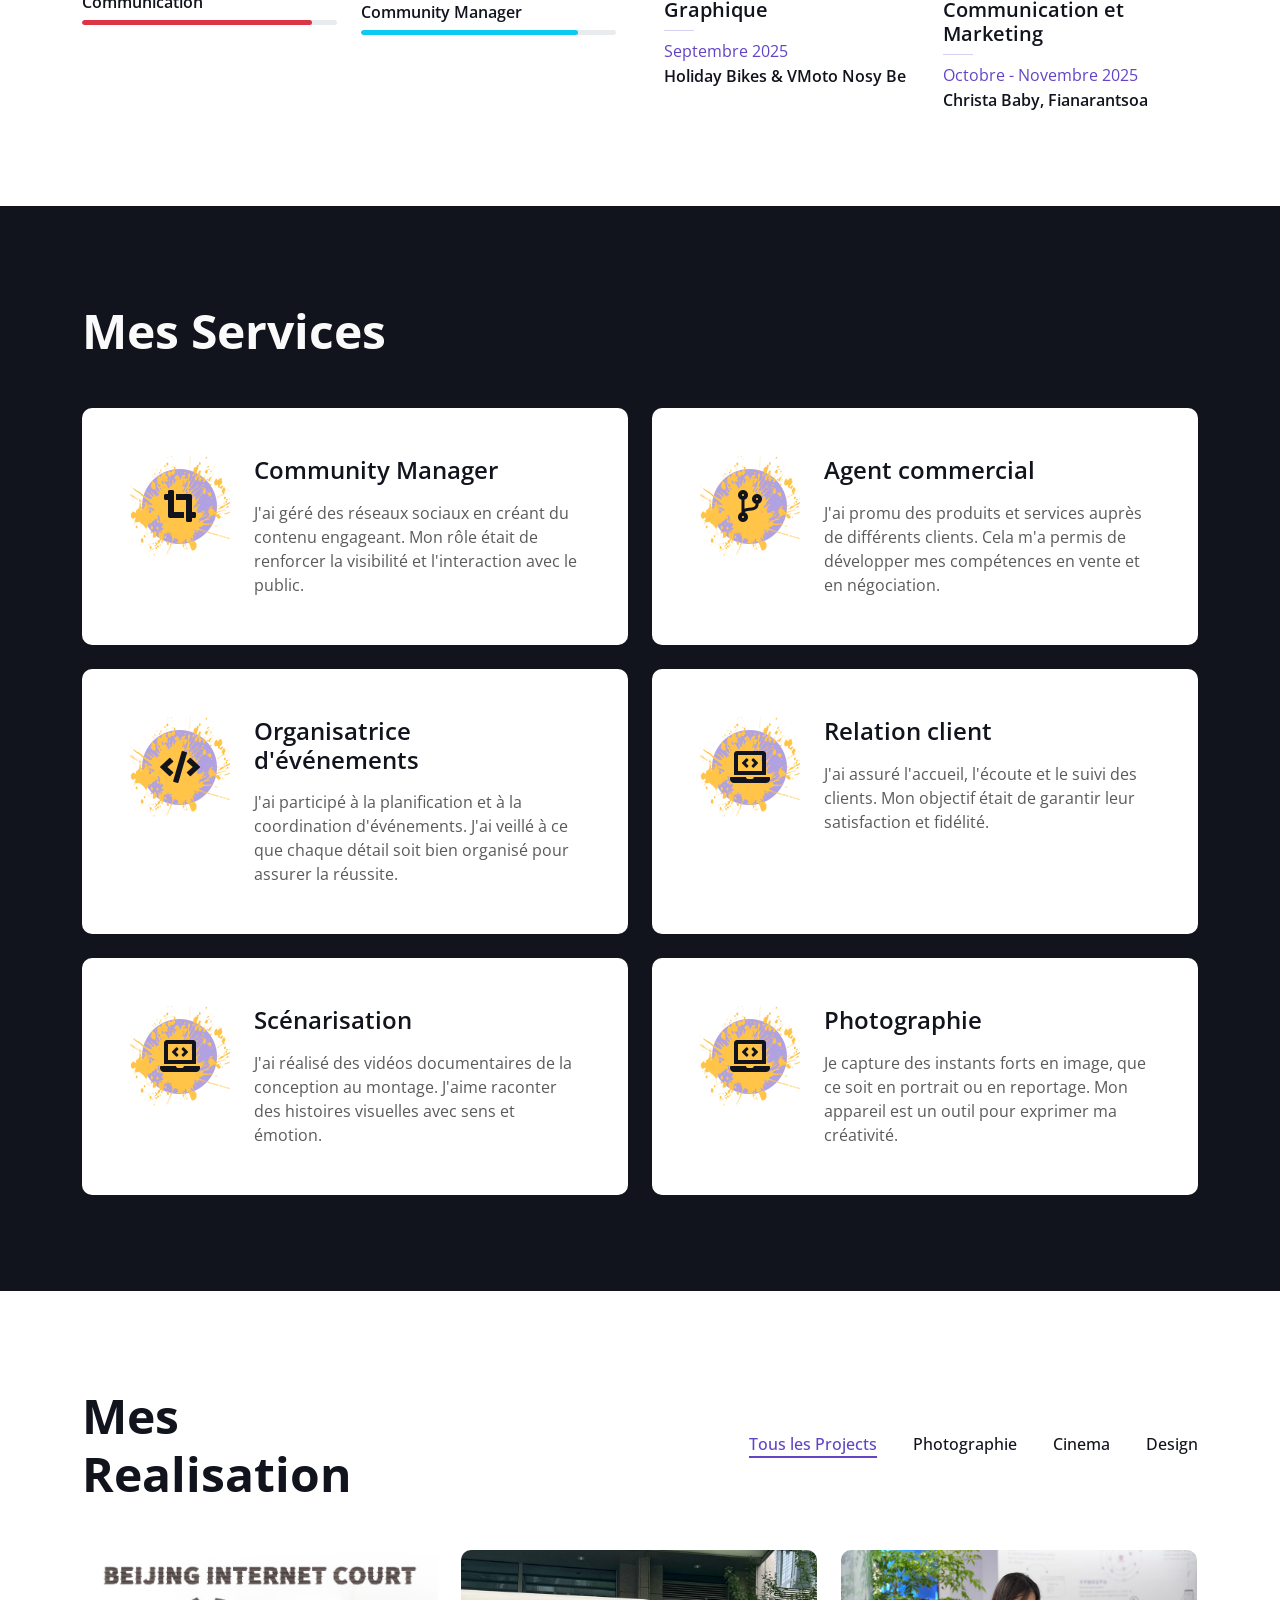
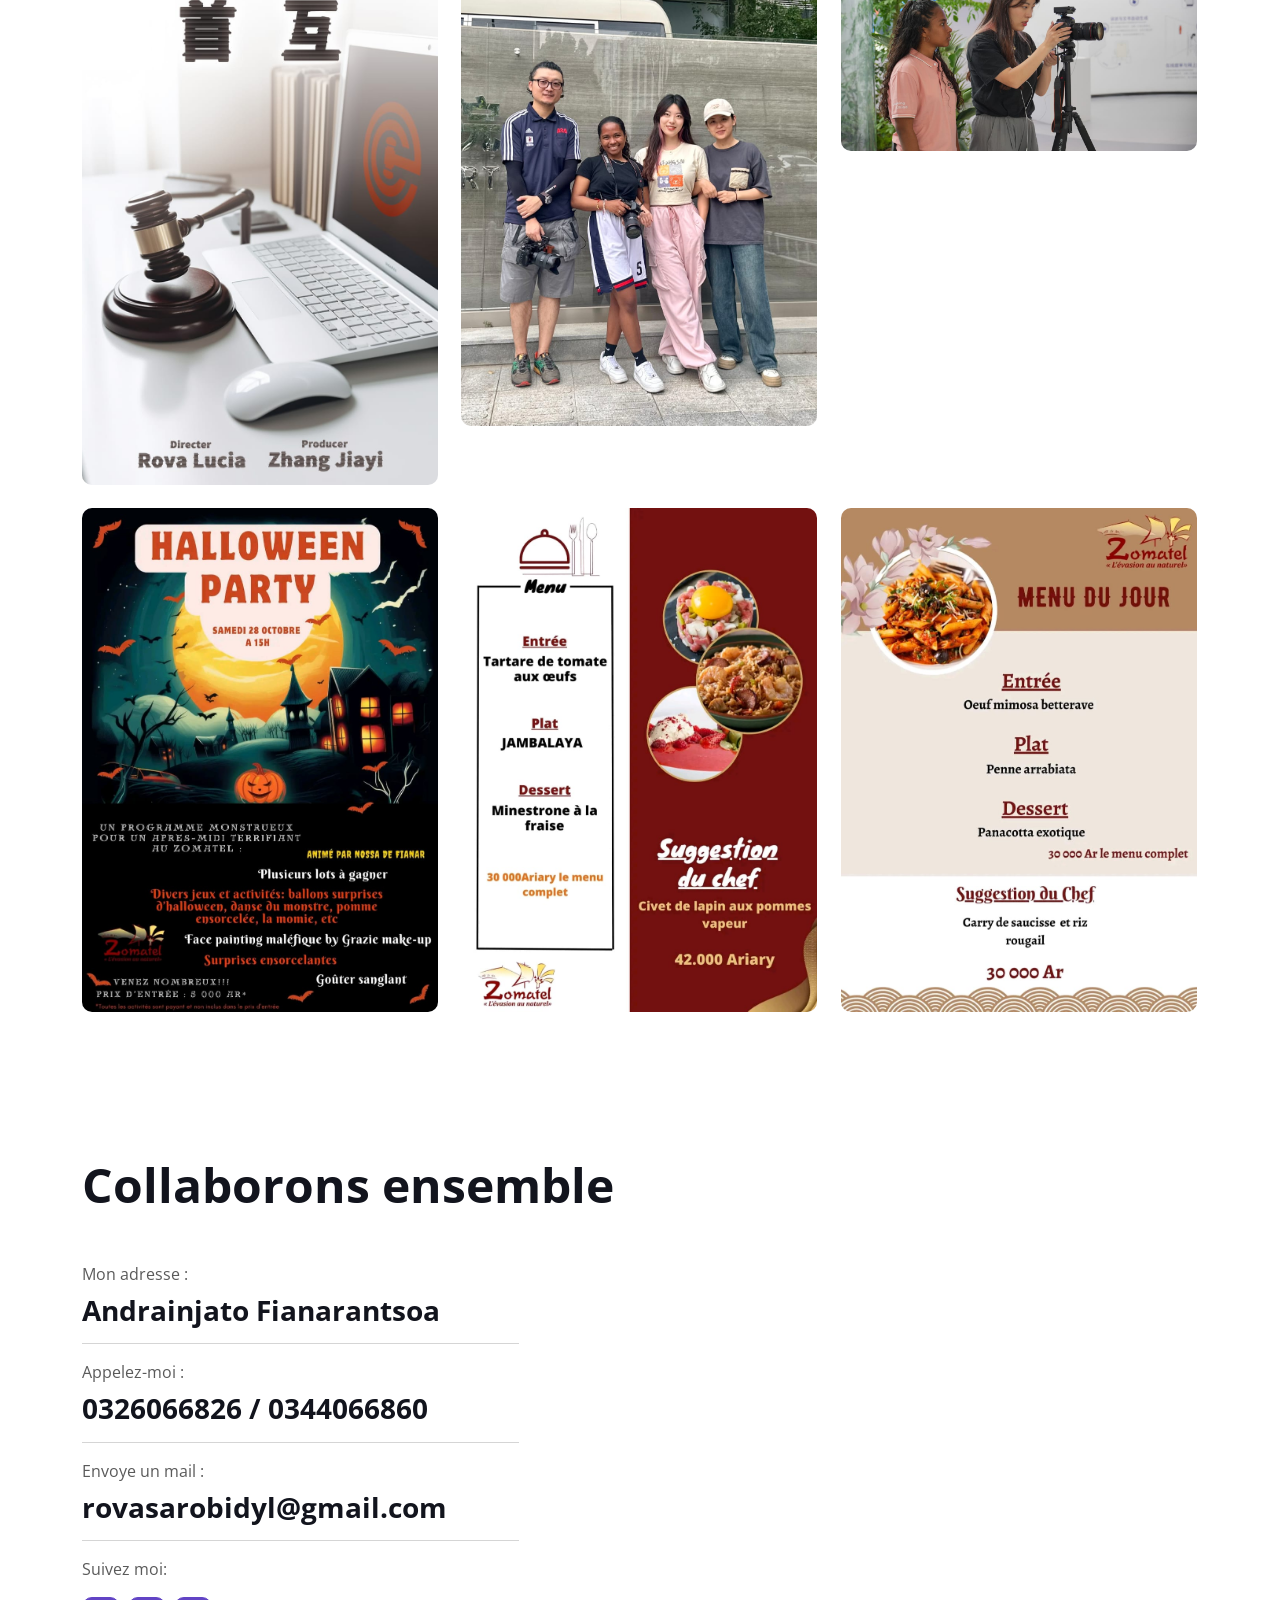
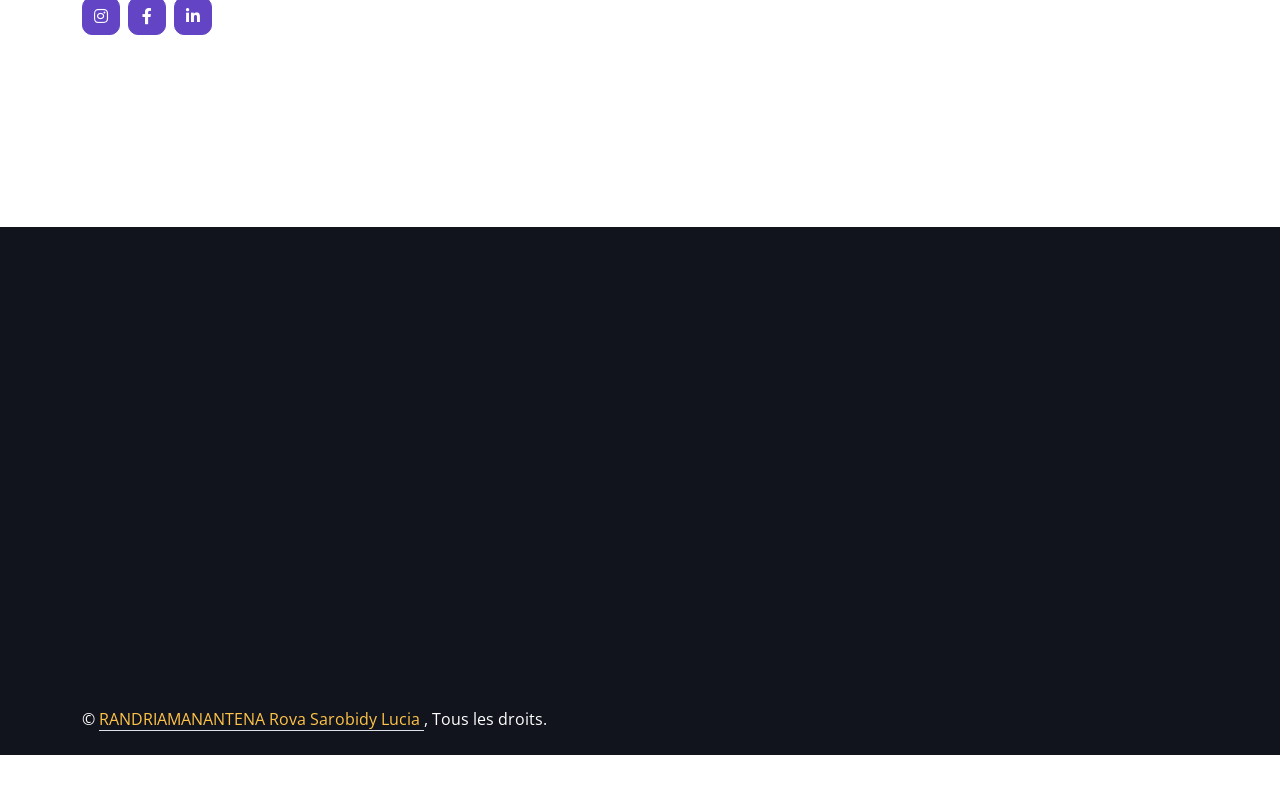
==== commit abff9836: "Update index.html" ====
--- a/index.html
+++ b/index.html
@@ -3,10 +3,18 @@
 
 <head>
     <meta charset="utf-8">
-    <title>RANDRIAMANANTENA Rova Sarobidy Lucia Communication digitale</title>
-    <meta content="width=device-width, initial-scale=1.0" name="viewport">
-    <meta content="" name="keywords">
-    <meta content="" name="description">
+
+<title>RANDRIAMANANTENA Rova Sarobidy Lucia | Communication digitale, Multimédia et Gestion de projet</title>
+
+<meta name="viewport" content="width=device-width, initial-scale=1.0">
+
+<meta name="keywords" content="Portfolio, Communication numérique, Communication digitale, Multimédia, Gestion de projet, Community Manager, Madagascar, Rova Sarobidy Lucia">
+
+<meta name="description" content="Portfolio officiel de RANDRIAMANANTENA Rova Sarobidy Lucia. Découvrez mes compétences en communication numérique, multimédia, gestion de projet, création de contenus et production audiovisuelle.">
+
+<meta name="robots" content="index, follow">
+
+<link rel="canonical" href="https://rovasarobidy.github.io/">
 
     <!-- Favicon -->
     <link href="img/favicon.ico" rel="icon">
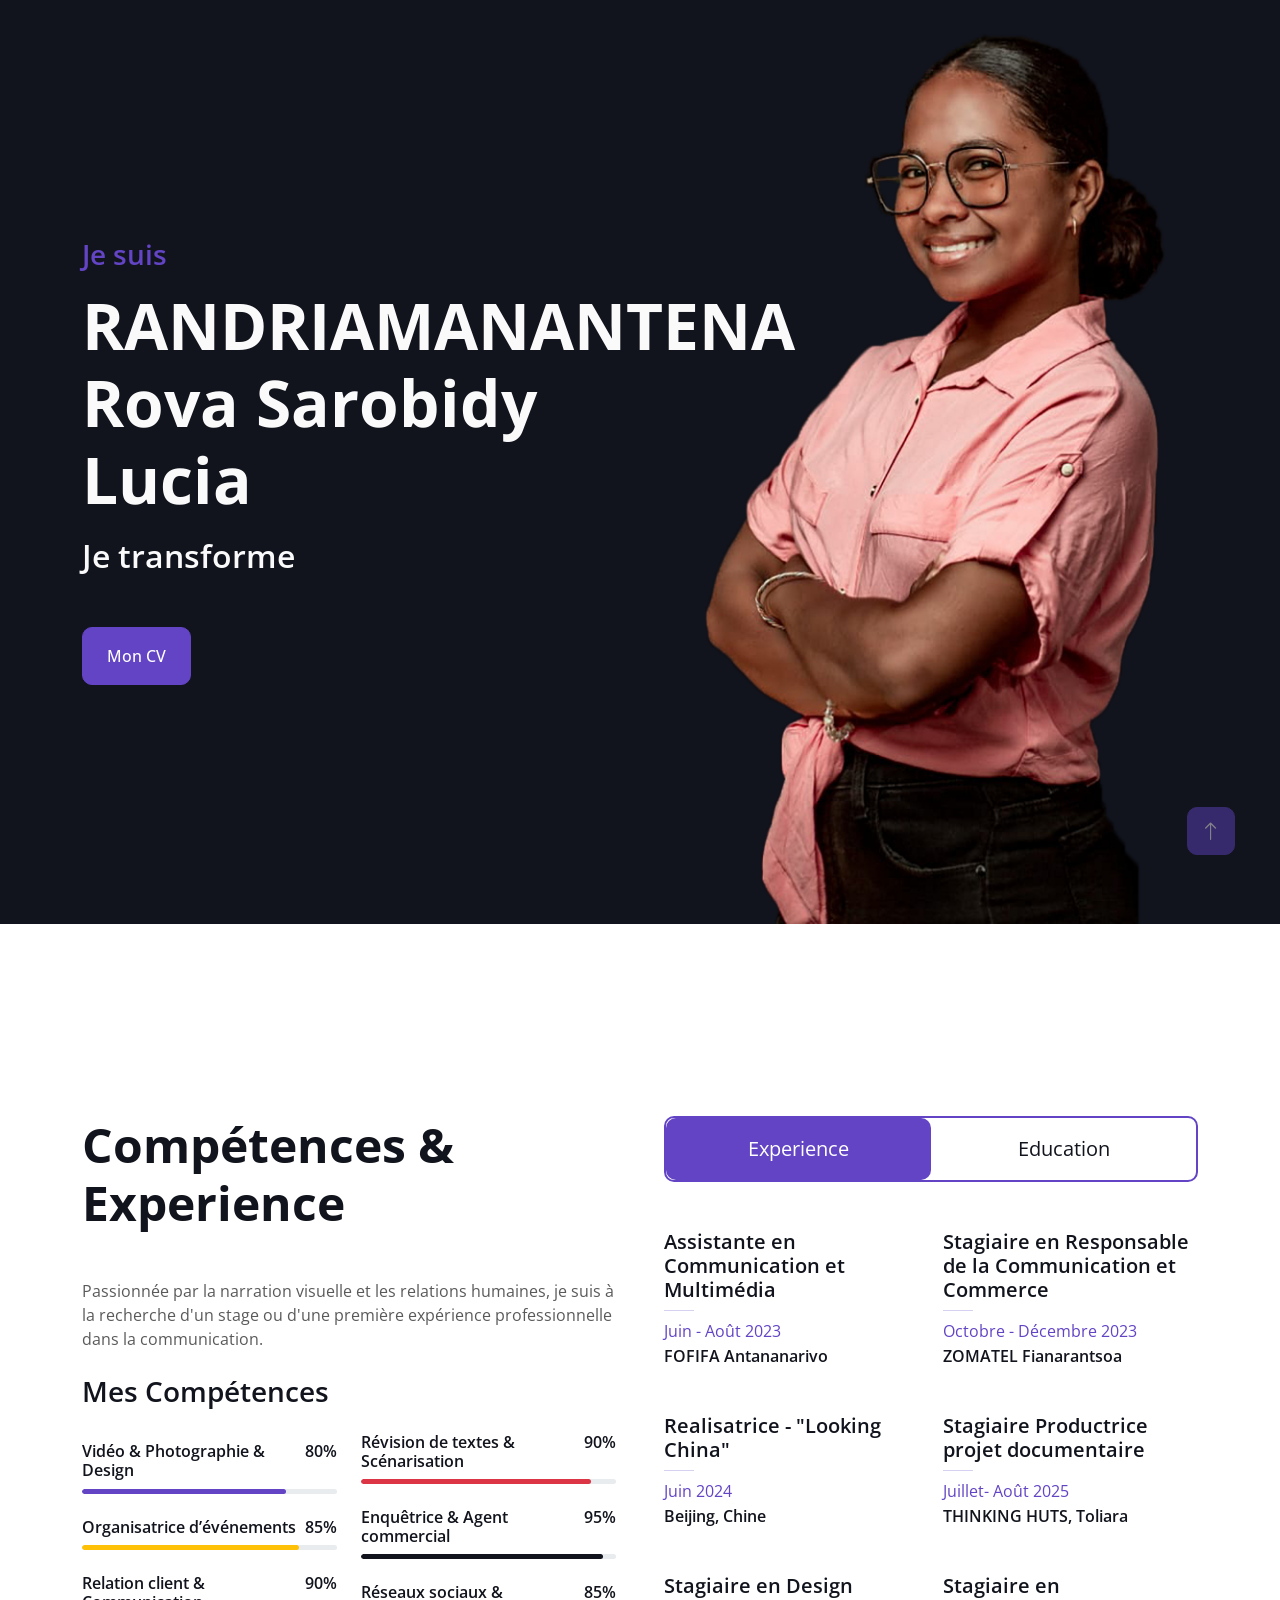
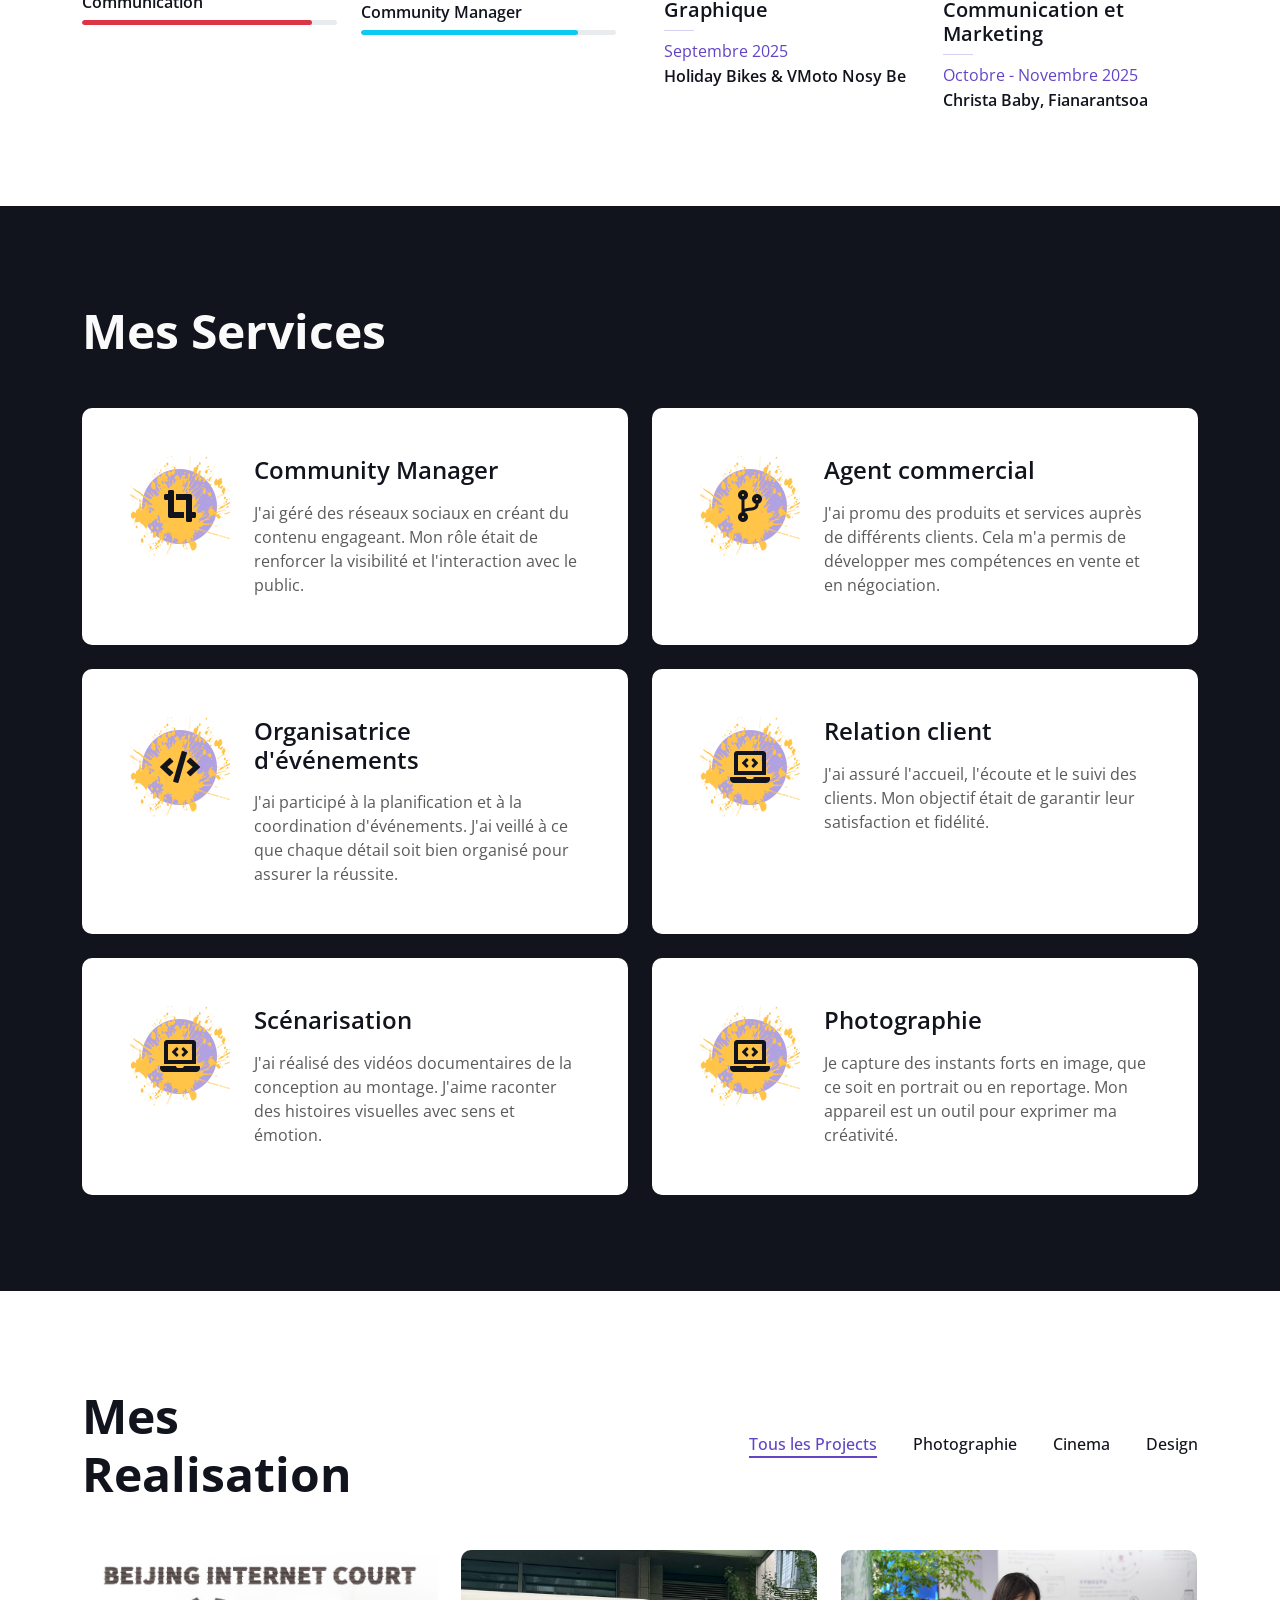
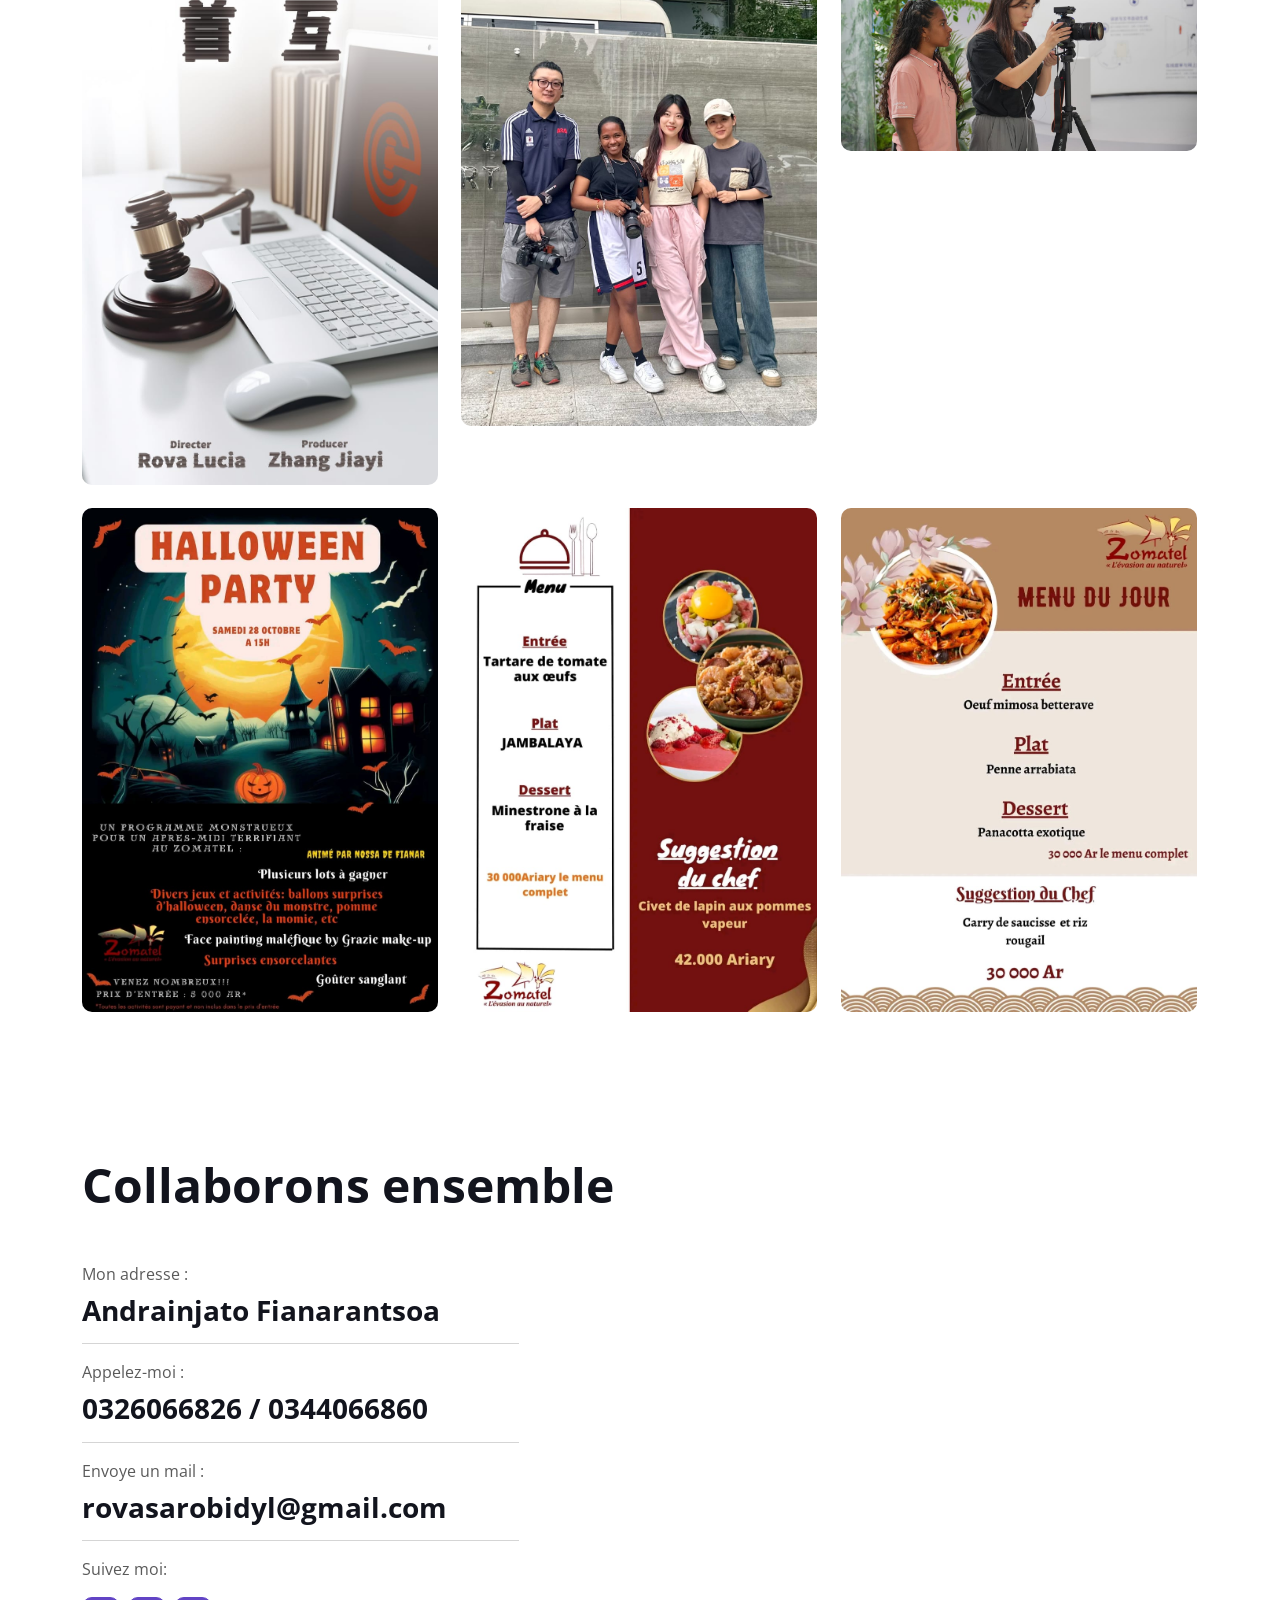
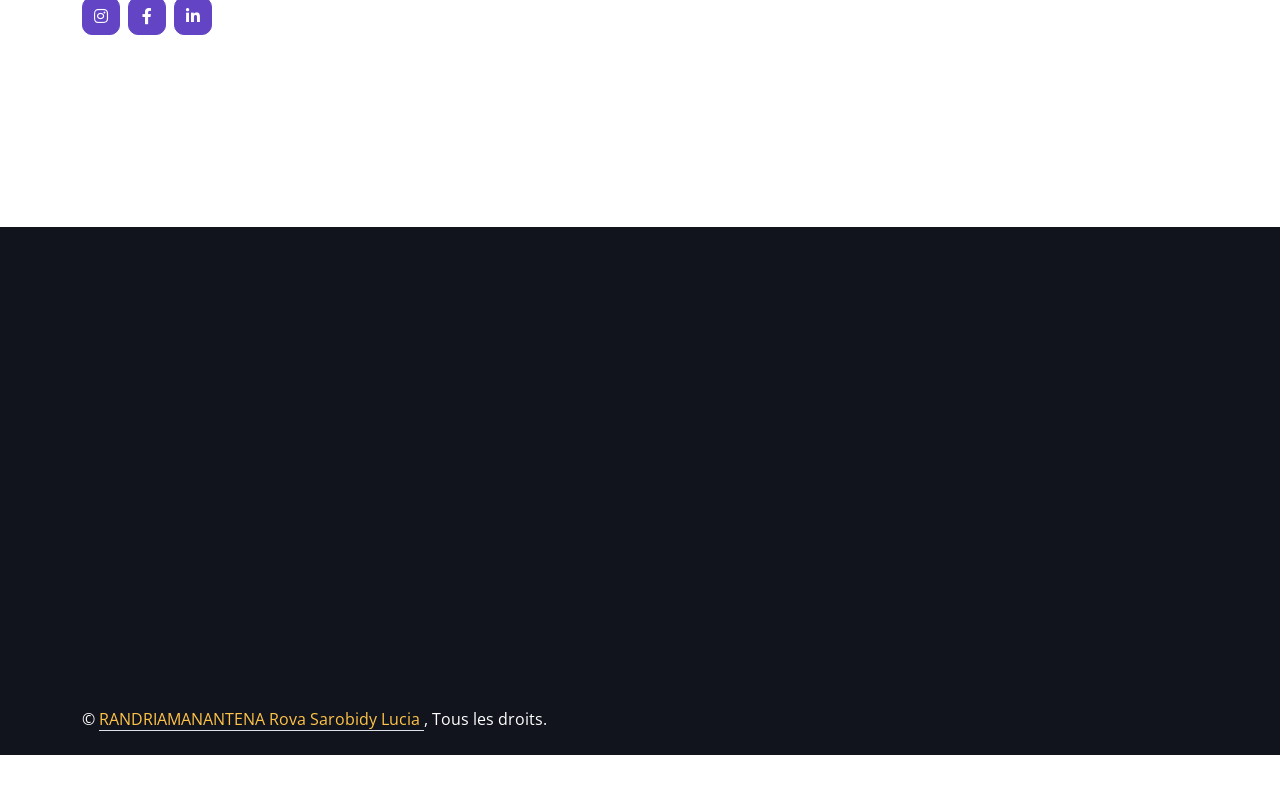
==== commit bd3aaeab: "Update index.html" ====
--- a/index.html
+++ b/index.html
@@ -15,6 +15,15 @@
 <meta name="robots" content="index, follow">
 
 <link rel="canonical" href="https://rovasarobidy.github.io/">
+    <!-- Google tag (gtag.js) -->
+<script async src="https://www.googletagmanager.com/gtag/js?id=G-KYMQX43QK1"></script>
+<script>
+  window.dataLayer = window.dataLayer || [];
+  function gtag(){dataLayer.push(arguments);}
+  gtag('js', new Date());
+
+  gtag('config', 'G-KYMQX43QK1');
+</script>
 
     <!-- Favicon -->
     <link href="img/favicon.ico" rel="icon">
@@ -63,7 +72,7 @@
     <!-- Navbar Start -->
     <nav class="navbar navbar-expand-lg bg-white navbar-light fixed-top shadow py-lg-0 px-4 px-lg-5 wow fadeIn" data-wow-delay="0.1s">
         <a href="index.html" class="navbar-brand d-block d-lg-none">
-            <h1 class="text-primary fw-bold m-0">Rova.</h1>
+            <h1 class="text-primary fw-bold m-0">RANDRIAMANANTENA Rova Sarobidy Lucia</h1>
         </a>
         <button type="button" class="navbar-toggler" data-bs-toggle="collapse" data-bs-target="#navbarCollapse">
             <span class="navbar-toggler-icon"></span>
